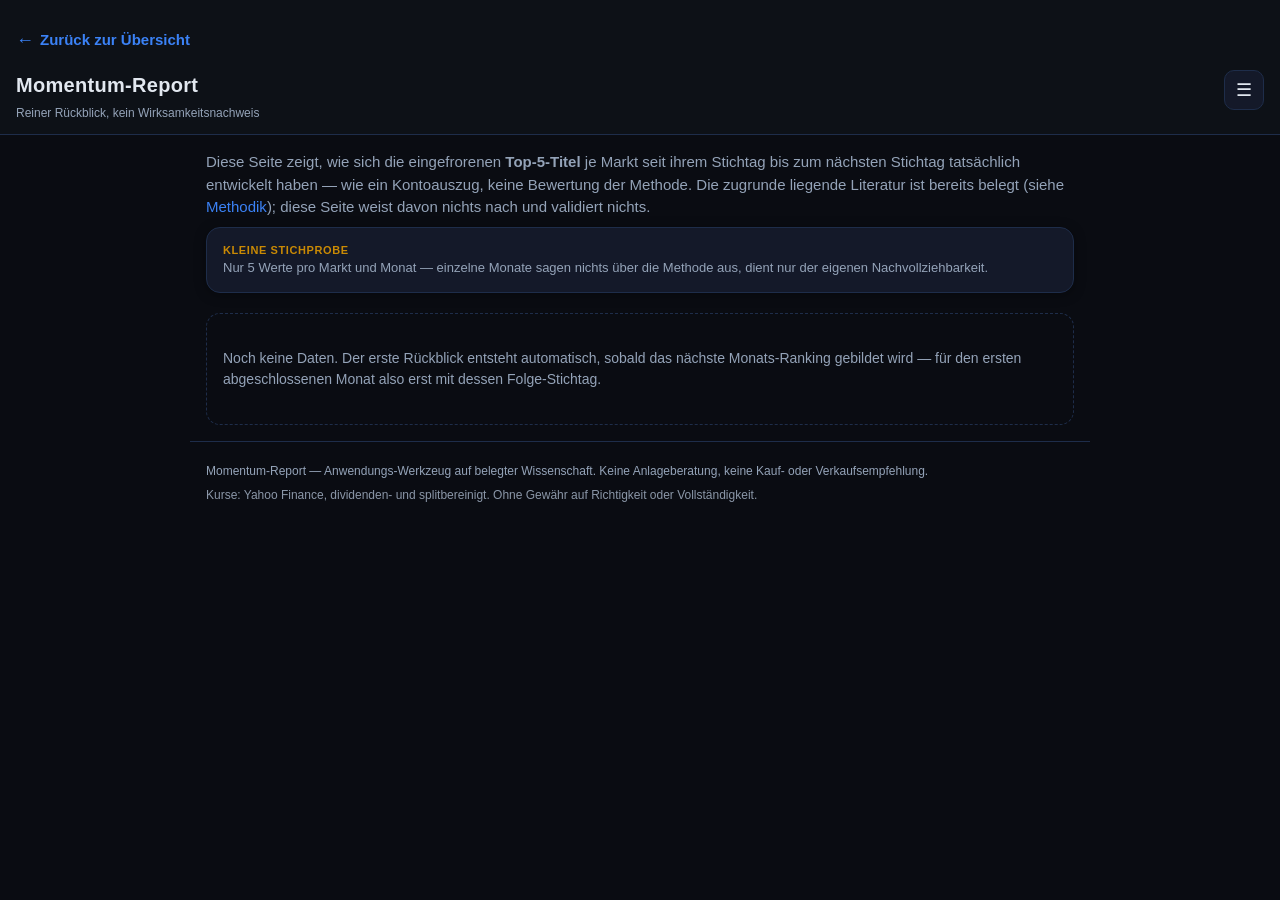
==== docs/evaluation.html @ 1255da33 "Neue Seite: Evaluation -- Monats-Rueckblick der Top-5 Neuer Menuepunkt "Evaluation" oeffnet eine Unt" ====
<!DOCTYPE html>
<html lang="de">
<head>
<meta charset="utf-8">
<meta name="viewport" content="width=device-width, initial-scale=1, viewport-fit=cover">
<meta name="theme-color" content="#0d1117">
<meta name="description" content="Monats-Rückblick: was aus den eingefrorenen Top-5 tatsächlich wurde.">
<title>Evaluation — Momentum-Report</title>
<link rel="manifest" href="manifest.webmanifest">
<link rel="icon" href="icon.svg" type="image/svg+xml">
<link rel="apple-touch-icon" href="icon.svg">
<link rel="stylesheet" href="style.css">
<script>try{var f=localStorage.getItem("momentum-report:fs");if(f){document.documentElement.style.setProperty("--app-fs",f+"px");}}catch(e){}</script>
</head>
<body data-repo="easywebb911/Momentum-Report" data-workflow="lauf.yml">
<header class="hdr hdr--sub">
  <a class="back" href="./index.html">
    <span class="back-arrow" aria-hidden="true">←</span>Zurück zur Übersicht
  </a>
  <div class="hdr-row">
    <div class="hdr-main">
      <h1>Momentum-Report</h1>
      <p class="stand">Reiner Rückblick, kein Wirksamkeitsnachweis</p>
    </div>
    <button class="menu-btn" id="menu-btn" aria-label="Menü öffnen" aria-expanded="false">☰</button>
  </div>
</header>
<div class="overlay" id="overlay" hidden>
  <div class="overlay-backdrop" data-close></div>
  <nav class="sheet" aria-label="Menü">
    <a class="sheet-item" href="methodik.html">
      <span class="sheet-icon" aria-hidden="true">▤</span>
      <span><span class="sheet-title">Methodik</span><span class="sheet-sub">Jede Zutat mit Quelle</span></span>
    </a>
    <a class="sheet-item" href="konfluenz.html">
      <span class="sheet-icon" aria-hidden="true">∩</span>
      <span><span class="sheet-title">Konfluenz</span><span class="sheet-sub">Wo Momentum und Elliott sich treffen</span></span>
    </a>
    <a class="sheet-item" href="evaluation.html">
      <span class="sheet-icon" aria-hidden="true">▭</span>
      <span><span class="sheet-title">Evaluation</span><span class="sheet-sub">Was aus den Top-5 tatsächlich wurde</span></span>
    </a>
    <button type="button" class="sheet-item sheet-item--btn" id="reload-btn">
      <span class="sheet-icon" aria-hidden="true">⟳</span>
      <span><span class="sheet-title">Neu laden</span><span class="sheet-sub">Daten frisch holen, ohne die Seite neu zu öffnen</span></span>
    </button>
    <button type="button" class="sheet-item sheet-item--btn" id="recalc-btn">
      <span class="sheet-icon" aria-hidden="true">Σ</span>
      <span><span class="sheet-title">Neu berechnen</span><span class="sheet-sub">Stößt den Momentum-Lauf bei GitHub an</span></span>
    </button>
    <button type="button" class="sheet-item sheet-item--btn" id="lock-btn" disabled>
      <span class="sheet-icon" aria-hidden="true">⌧</span>
      <span><span class="sheet-title">Sperren</span><span class="sheet-sub" id="lock-sub">Kein Token gespeichert</span></span>
    </button>
    <div class="sheet-item sheet-item--static">
      <span class="sheet-icon" aria-hidden="true">A</span>
      <span class="sheet-grow"><span class="sheet-title">Textgröße</span>
        <span class="fs-row" role="group" aria-label="Textgröße">
          <button type="button" class="fs-btn" data-fs="15">Klein</button>
          <button type="button" class="fs-btn" data-fs="16">Normal</button>
          <button type="button" class="fs-btn" data-fs="18">Groß</button>
          <button type="button" class="fs-btn" data-fs="20">Sehr groß</button>
        </span>
      </span>
    </div>
    <button type="button" class="sheet-close" data-close>Schließen</button>
  </nav>
</div>
<div class="overlay" id="tok-overlay" hidden>
  <div class="overlay-backdrop" data-tok-close></div>
  <div class="sheet tok-dlg" role="dialog" aria-modal="true" aria-labelledby="tok-title">
    <h2 class="tok-title" id="tok-title">Zugriffs-Token nötig</h2>
    <p class="tok-text">Die Neuberechnung startet den Lauf bei GitHub. Dafür braucht
      diese Seite einen <strong>Fine-grained Personal Access Token</strong>, der nur
      für dieses eine Repository gilt.</p>
    <ol class="tok-steps">
      <li>Auf GitHub: <strong>Settings → Developer settings → Personal access tokens
        → Fine-grained tokens → Generate new token</strong>.
        <a href="https://github.com/settings/personal-access-tokens/new" target="_blank" rel="noopener noreferrer">Direkt dorthin →</a></li>
      <li><em>Repository access</em>: <strong>Only select repositories</strong> →
        <code>Momentum-Report</code>. Kein anderes.</li>
      <li><em>Repository permissions</em>: <strong>Actions</strong> auf
        <em>Read and write</em>, <strong>Contents</strong> auf <em>Read and write</em>.
        Alles andere auf <em>No access</em> lassen.</li>
      <li>Token erzeugen, kopieren, hier einsetzen.</li>
    </ol>
    <label class="tok-label" for="tok-input">Token</label>
    <input class="tok-input" id="tok-input" type="password" autocomplete="off"
           autocapitalize="off" spellcheck="false" placeholder="github_pat_…">
    <p class="tok-note">Der Token bleibt <strong>auf diesem Gerät</strong> (IndexedDB),
      28 Tage lang, danach wird erneut gefragt. Er geht ausschließlich an
      <code>api.github.com</code>, steht in keiner Adresszeile und in keinem
      Protokoll. Über <em>Sperren</em> im Menü ist er sofort wieder weg.</p>
    <p class="tok-error" id="tok-error" role="alert" hidden></p>
    <div class="tok-row">
      <button type="button" class="tok-btn tok-btn--main" id="tok-save">Speichern und starten</button>
      <button type="button" class="tok-btn" data-tok-close>Abbrechen</button>
    </div>
  </div>
</div>
<div class="runbar" id="runbar" hidden role="status" aria-live="polite">
  <span class="runbar-dot" id="runbar-dot" aria-hidden="true"></span>
  <span class="runbar-text" id="runbar-text"></span>
  <a class="runbar-link" id="runbar-link" target="_blank" rel="noopener noreferrer" hidden>Protokoll →</a>
  <button type="button" class="runbar-close" id="runbar-close" aria-label="Meldung schließen">✕</button>
</div>
<main>
<p class="lead">Diese Seite zeigt, wie sich die eingefrorenen
<strong>Top-5-Titel</strong> je Markt seit ihrem Stichtag bis zum
nächsten Stichtag tatsächlich entwickelt haben — wie ein Kontoauszug,
keine Bewertung der Methode. Die zugrunde liegende Literatur ist bereits
belegt (siehe <a href="methodik.html">Methodik</a>); diese Seite weist
davon nichts nach und validiert nichts.</p>
<div class="disc-box"><ul class="disc-list"><li class="disc-item">
  <span class="disc-title">Kleine Stichprobe</span>
  <span class="disc-text">Nur 5 Werte pro Markt und Monat — einzelne Monate sagen nichts über die Methode aus, dient nur der eigenen Nachvollziehbarkeit.</span>
</li></ul></div>
<div class="eval-empty">
  <p>Noch keine Daten. Der erste Rückblick entsteht automatisch, sobald das
  nächste Monats-Ranking gebildet wird — für den ersten abgeschlossenen
  Monat also erst mit dessen Folge-Stichtag.</p>
</div>
</main>
<footer class="foot">
  <p>Momentum-Report — Anwendungs-Werkzeug auf belegter Wissenschaft.
     Keine Anlageberatung, keine Kauf- oder Verkaufsempfehlung.</p>
  <p class="foot-dim">Kurse: Yahoo Finance, dividenden- und splitbereinigt.
     Ohne Gewähr auf Richtigkeit oder Vollständigkeit.</p>
</footer>
<script src="app.js"></script>
</body>
</html>
---- docs/style.css ----
/* Momentum-Report — Familien-Design.
   Farben sind Semantik, nie Dekoration:
   --grn nur positiv, --red nur negativ, --ora nur Warnlage,
   --disc ausschliesslich Ehrlichkeits-Labels. */

:root {
  --bg: #0a0c12;
  --bg-card: #141929;
  --bg-hdr: #0d1117;
  --bg-met: #1a2035;
  --txt: #e2e8f0;
  --txt-sub: #94a3b8;
  --txt-dim: #8b97a8; /* WCAG AA >= 4,5:1 auf --bg — nicht dunkler waehlen */
  --brd: #1e2d4a;
  --shadow: 0 2px 12px rgba(0, 0, 0, .35);
  --accent: #3b82f6;
  --radius: 14px;
  --red: #ef4444;
  --ora: #f59e0b;
  --grn: #22c55e;
  --disc: #ca8a04;
  /* Nur fuer die Evaluations-Balken: "neutral" und "unbekannt" sind dort
     ECHTE Kategorien (Kursveraenderung nahe null bzw. Endkurs fehlt), keine
     Dekoration und keine Verwechslung mit --grn/--red, die dort korrekt
     ihre normale Bedeutung (positiv/negativ) tragen. Hell genug fuer
     WCAG AA (>= 4,5:1) auf --bg-card, weil beide auch als Text stehen
     (Veraenderungs-Wert, Balken-Legende) -- die ersten, dunkleren Werte
     (#64748b/#475569) waren dort nur 3,7:1 bzw. 2,3:1. */
  --neu: #93a5c4;
  --unk: #838fa1;
  --mono: 'SF Mono', 'SFMono-Regular', ui-monospace, 'Courier New', monospace;
  /* Markt-Tönung der Karten — rein dekorativ, KEIN Status, KEINE Warnung.
     Bewusst nicht rot/gruen (siehe oben) und blass genug, dass Text, Score
     und vor allem die Pos/Neg-Farben und die Trend-Ampel unverfaelscht
     bleiben (Ampel und Kurs-Delta sitzen ohnehin auf eigenem, deckendem
     --bg-met bzw. --bg-card und werden von dieser Toenung gar nicht
     erreicht). US: kuehler Blau-Grau. DE: warmer Sand/Gold. */
  --tint-us-rgb: 107, 140, 174;
  --tint-de-rgb: 196, 149, 74;
  /* .16: so kraeftig wie gewuenscht, aber nicht kraeftiger -- bei .18
     faellt --txt-dim (Mindest-Kontrast 4,5:1, siehe deren Kommentar oben)
     auf der DE-Toenung knapp darunter (4,44:1). Bei .16 bleiben beide
     Toenungen sicher darueber (US 4,76:1 / DE 4,61:1 statt 5,90:1 auf
     --bg-card). Vorher (.06) war der Unterschied laut Rueckmeldung kaum
     zu sehen. */
  --tint-alpha: .16;
}

/* Textgroessen-Einstellung im Menue skaliert die GESAMTE UI:
   alle Masse unten sind rem-basiert. */
html {
  font-size: var(--app-fs, 16px);
  -webkit-text-size-adjust: 100%;
}

* { box-sizing: border-box; }

body {
  margin: 0;
  background: var(--bg);
  color: var(--txt);
  font-family: -apple-system, BlinkMacSystemFont, "Segoe UI", Roboto, sans-serif;
  font-size: 0.9375rem;
  line-height: 1.5;
  -webkit-font-smoothing: antialiased;
}

main {
  max-width: 900px;
  margin: 0 auto;
  padding: 1rem;
}

a { color: var(--accent); text-decoration: none; }
a:hover { text-decoration: underline; }

/* ---------------------------------------------------------------- Kopf */

.hdr {
  position: sticky;
  top: 0;
  z-index: 20;
  display: flex;
  align-items: flex-start;
  justify-content: space-between;
  gap: 0.75rem;
  background: var(--bg-hdr);
  border-bottom: 1px solid var(--brd);
  padding: 1.125rem 1rem 0.75rem;
  padding-top: max(1.125rem, env(safe-area-inset-top));
}

.hdr-row {
  display: flex;
  align-items: flex-start;
  justify-content: space-between;
  gap: 0.75rem;
  width: 100%;
}

.hdr--sub { flex-direction: column; align-items: stretch; gap: 0.5rem; }

/* Rueckweg fuer Unterseiten. In der installierten PWA (Standalone) gibt es
   KEINE Zurueck-Taste des Browsers — ohne diesen Link waere jede Unterseite
   eine Sackgasse.
   min-height in px und nicht nur in rem: 44 px sind die absolute
   Untergrenze fuer eine Tippflaeche (Apple HIG). Bei kleiner Textgroesse
   waeren 2.75rem nur 41 px — deshalb greift max() den Festwert ab, nach
   oben skaliert es mit der Textgroesse weiter. */
.back {
  display: inline-flex;
  align-items: center;
  gap: 0.375rem;
  align-self: flex-start;
  min-height: max(44px, 2.75rem);
  padding: 0.5rem 0.75rem 0.5rem 0.5rem;
  margin-left: -0.5rem;
  border-radius: 10px;
  color: var(--accent);
  font-size: 0.9375rem;
  font-weight: 600;
}
.back:hover { text-decoration: none; background: #0f1424; }
.back:active { background: #0b0f1a; }
.back-arrow { font-size: 1.125rem; line-height: 1; }

.hdr-main { min-width: 0; }

.hdr h1 {
  margin: 0;
  font-size: 1.25rem;
  font-weight: 800;
  letter-spacing: .3px;
}

.stand {
  margin: 0.25rem 0 0;
  color: var(--txt-sub);
  font-size: 0.75rem;
  font-variant-numeric: tabular-nums;
  font-feature-settings: "tnum";
}

.menu-btn {
  flex: none;
  width: 2.5rem;
  height: 2.5rem;
  border: 1px solid var(--brd);
  border-radius: 10px;
  background: var(--bg-card);
  color: var(--txt);
  font-size: 1.125rem;
  line-height: 1;
  cursor: pointer;
}
.menu-btn:active { background: #0b0f1a; }

/* -------------------------------------------------------------- Menue */

.overlay { position: fixed; inset: 0; z-index: 40; }
.overlay[hidden] { display: none; }
.overlay-backdrop { position: absolute; inset: 0; background: rgba(4, 6, 12, .6); }

.sheet {
  position: absolute;
  top: 0.75rem;
  right: 0.75rem;
  left: 0.75rem;
  max-width: 22rem;
  margin-left: auto;
  background: var(--bg-card);
  border: 1px solid var(--brd);
  border-radius: var(--radius);
  box-shadow: var(--shadow);
  padding: 0.5rem;
}

.sheet-item {
  display: flex;
  align-items: flex-start;
  gap: 0.75rem;
  padding: 0.75rem;
  border-radius: 10px;
  color: var(--txt);
}
a.sheet-item:active, .sheet-close:active { background: #0f1424; }
a.sheet-item:hover { text-decoration: none; background: #0f1424; }
.sheet-item--static { cursor: default; }
.sheet-grow { flex: 1; min-width: 0; }

.sheet-icon {
  flex: none;
  width: 1.75rem;
  height: 1.75rem;
  display: grid;
  place-items: center;
  border-radius: 8px;
  background: var(--bg-met);
  color: var(--accent);
  font-size: 0.8125rem;
  font-weight: 700;
}

.sheet-title { display: block; font-weight: 600; }
.sheet-sub { display: block; color: var(--txt-dim); font-size: 0.75rem; }

.fs-row { display: flex; flex-wrap: wrap; gap: 0.375rem; margin-top: 0.5rem; }

.fs-btn {
  border: 1px solid var(--brd);
  border-radius: 8px;
  background: var(--bg-met);
  color: var(--txt-sub);
  padding: 0.375rem 0.625rem;
  font-size: 0.8125rem;
  font-family: inherit;
  cursor: pointer;
}
.fs-btn[aria-pressed="true"] { color: var(--txt); border-color: var(--accent); }

.sheet-close {
  width: 100%;
  margin-top: 0.25rem;
  padding: 0.75rem;
  border: 0;
  border-radius: 10px;
  background: transparent;
  color: var(--txt-sub);
  font: inherit;
  cursor: pointer;
}

/* Menuepunkte, die etwas TUN (Knopf statt Link). Gleiche Optik wie die
   Link-Eintraege — der Unterschied liegt in der Wirkung, nicht im Aussehen. */
.sheet-item--btn {
  width: 100%;
  border: 0;
  background: transparent;
  font: inherit;
  text-align: left;
  cursor: pointer;
  min-height: max(44px, 2.75rem);
}
.sheet-item--btn:hover { background: #0f1424; }
.sheet-item--btn:active { background: #0b0f1a; }
.sheet-item--btn[disabled] { cursor: default; opacity: 0.5; }
.sheet-item--btn[disabled]:hover { background: transparent; }

/* ------------------------------------------- Token-Dialog + Lauf-Banner */

.tok-dlg { max-width: 26rem; padding: 1rem; max-height: 88vh; overflow-y: auto; }
.tok-title { margin: 0 0 0.5rem; font-size: 1rem; font-weight: 800; }
.tok-text { margin: 0 0 0.625rem; font-size: 0.875rem; color: var(--txt-sub); }

.tok-steps {
  margin: 0 0 0.75rem;
  padding-left: 1.125rem;
  font-size: 0.8125rem;
  color: var(--txt-sub);
}
.tok-steps li { margin-bottom: 0.375rem; }
.tok-steps code {
  font-family: var(--mono);
  font-size: 0.75rem;
  color: var(--txt);
}

.tok-label { display: block; font-size: 0.75rem; color: var(--txt-dim); margin-bottom: 0.25rem; }

.tok-input {
  width: 100%;
  min-height: max(44px, 2.75rem);
  padding: 0.625rem 0.75rem;
  border: 1px solid var(--brd);
  border-radius: 10px;
  background: var(--bg-met);
  color: var(--txt);
  font-family: var(--mono);
  font-size: 0.8125rem;
}

.tok-note { margin: 0.625rem 0 0; font-size: 0.75rem; color: var(--txt-dim); }
.tok-note code { font-family: var(--mono); }

.tok-error {
  margin: 0.625rem 0 0;
  padding: 0.5rem 0.625rem;
  border-radius: 8px;
  background: rgba(239, 68, 68, .12);
  color: var(--red);
  font-size: 0.8125rem;
}
.tok-error[hidden] { display: none; }

.tok-row { display: flex; gap: 0.5rem; margin-top: 0.75rem; }

.tok-btn {
  flex: 1;
  min-height: max(44px, 2.75rem);
  border: 1px solid var(--brd);
  border-radius: 10px;
  background: var(--bg-met);
  color: var(--txt-sub);
  font: inherit;
  font-size: 0.875rem;
  cursor: pointer;
}
.tok-btn--main { background: var(--accent); border-color: var(--accent); color: #fff; font-weight: 600; }
.tok-btn:active { opacity: 0.85; }

/* Der Lauf-Banner sitzt unten fest: der Kopf ist schon sticky, und eine
   Meldung darf den Rueckweg nicht verdecken. */
.runbar {
  position: fixed;
  z-index: 30;
  left: 0.75rem;
  right: 0.75rem;
  bottom: max(0.75rem, env(safe-area-inset-bottom));
  max-width: 34rem;
  margin: 0 auto;
  display: flex;
  align-items: center;
  gap: 0.625rem;
  padding: 0.75rem 0.875rem;
  border: 1px solid var(--brd);
  border-radius: var(--radius);
  background: var(--bg-card);
  box-shadow: var(--shadow);
  font-size: 0.8125rem;
}
.runbar[hidden] { display: none; }

.runbar-dot {
  flex: none;
  width: 0.625rem;
  height: 0.625rem;
  border-radius: 50%;
  background: var(--txt-dim);
}
.runbar--laeuft .runbar-dot { background: var(--accent); }
.runbar--fertig .runbar-dot { background: var(--grn); }
.runbar--fehler .runbar-dot { background: var(--red); }
.runbar--fehler { border-color: var(--red); }

.runbar-text { flex: 1; min-width: 0; }
.runbar-link { flex: none; font-weight: 600; }
.runbar-link[hidden] { display: none; }

.runbar-close {
  flex: none;
  width: max(44px, 2.75rem);
  height: max(44px, 2.75rem);
  margin: -0.5rem -0.5rem -0.5rem 0;
  border: 0;
  border-radius: 10px;
  background: transparent;
  color: var(--txt-dim);
  font: inherit;
  font-size: 0.875rem;
  cursor: pointer;
}

/* ------------------------------------------------- Ehrlichkeits-Block */

.disc-box {
  background: var(--bg-card);
  border: 1px solid var(--brd);
  border-radius: var(--radius);
  box-shadow: var(--shadow);
  padding: 0.875rem 1rem;
  margin-bottom: 1.25rem;
}

/* Kopf-Banner, rein dekorativ (aria-hidden im SVG selbst).
   Breite 100 %, Hoehe automatisch aus dem viewBox-Verhaeltnis -- deshalb
   traegt das SVG keine width/height-Attribute. display:block verhindert
   den Zeilenabstand unter einem inline-Element, die abgerundeten Ecken
   bringt das SVG mit (rx am Hintergrund-Rechteck). */
.banner { margin-bottom: 1.25rem; }
.banner > svg { display: block; width: 100%; height: auto; }

.disc-list { list-style: none; margin: 0; padding: 0; }

.disc-item {
  padding: 0.625rem 0;
  border-bottom: 1px solid var(--brd);
}
.disc-item:last-child { border-bottom: 0; padding-bottom: 0; }
.disc-item:first-child { padding-top: 0; }

.disc-title {
  display: block;
  color: var(--disc);
  font-size: 0.6875rem;
  font-weight: 700;
  text-transform: uppercase;
  letter-spacing: .6px;
}
.disc-text { display: block; color: var(--txt-sub); font-size: 0.8125rem; }
.disc-src {
  display: block;
  color: var(--txt-dim);
  font-size: 0.6875rem;
  margin-top: 0.125rem;
}
.disc-link { white-space: nowrap; }

/* ----------------------------------------------------------- Sektion */

.market { margin-bottom: 1.75rem; }

.market h2 {
  display: flex;
  align-items: center;
  gap: 0.5rem;
  margin: 0 0 0.25rem;
  font-size: 1.0625rem;
  font-weight: 700;
}
.market h2::after {
  content: "";
  flex: 1;
  height: 1px;
  background: linear-gradient(90deg, var(--brd), transparent);
}
main > h2 {
  display: flex;
  align-items: center;
  gap: 0.5rem;
  margin: 1.75rem 0 0.75rem;
  font-size: 1.0625rem;
  font-weight: 700;
}
main > h2::after {
  content: "";
  flex: 1;
  height: 1px;
  background: linear-gradient(90deg, var(--brd), transparent);
}

.flag { font-size: 1.125rem; }

.market-meta {
  margin: 0 0 0.625rem;
  color: var(--txt-dim);
  font-size: 0.75rem;
  font-variant-numeric: tabular-nums;
}

.ampel {
  display: flex;
  flex-wrap: wrap;
  align-items: center;
  gap: 0.5rem;
  padding: 0.625rem 0.75rem;
  border-radius: 8px;
  margin-bottom: 0.75rem;
  font-size: 0.8125rem;
}
.ampel--warn {
  background: rgba(245, 158, 11, .12);
  border: 1px solid var(--ora);
  color: var(--ora);
}
.ampel--warn a { color: var(--ora); text-decoration: underline; }
.ampel--ok {
  background: var(--bg-card);
  border: 1px solid var(--brd);
  color: var(--txt-sub);
}
/* ------------------------------------------------------- Trend-Tacho */
/* Reine Anzeige derselben Zahl, die daneben in Worten steht. Die Grafik
   steht links, der Satz rechts; bei wenig Platz rutscht sie ueber den Text
   statt ihn zu quetschen (flex-wrap). */
.tta {
  flex: none;
  width: 5.75rem;
  height: auto;
  display: block;
  margin-top: 0.125rem;
}
.tta-zahl {
  font-family: inherit;
  font-size: 15px;
  font-weight: 800;
  font-variant-numeric: tabular-nums;
  font-feature-settings: "tnum";
}

/* NUR die Nadel pulsiert, und nur im Warnfall. Das Pulsieren ist
   Dekoration: die Aussage steht als Zahl im Bogen und als Satz daneben. */
@keyframes tta-puls {
  0%, 100% { opacity: 1; }
  50% { opacity: 0.35; }
}
.tta--warn .tta-nadel { animation: tta-puls 1.6s ease-in-out infinite; }

@media (prefers-reduced-motion: reduce) {
  .tta--warn .tta-nadel { animation: none; }
}

/* 12rem Mindestbreite: reicht der Platz neben dem Tacho nicht, rutscht
   der Text in eine eigene Zeile UNTER die Grafik, statt sich auf
   zwei Woerter pro Zeile quetschen zu lassen. */
.ampel-body { flex: 1 1 12rem; min-width: 0; }
.ampel-src { display: block; color: var(--txt-dim); font-size: 0.6875rem; margin-top: 0.25rem; }
/* Der Zins-Ausfall. Eigene Zeile, gedimmt, aber nicht versteckt: die Zahl
   daneben ist dann eine Preisrendite und keine Ueberschussrendite -- wer
   das nicht sieht, liest die Ampel falsch. */
.ampel-hinweis {
  display: block;
  margin-top: 0.25rem;
  color: var(--txt-dim);
  font-size: 0.6875rem;
}

/* ------------------------------------------------------------ Karten */

.cards {
  display: grid;
  /* minmax(0, 1fr) statt der impliziten max-content-Spalte: sonst zieht
     ein langer Firmenname die Karte ueber den Bildschirmrand hinaus. */
  grid-template-columns: minmax(0, 1fr);
  gap: 0.625rem;
}

.card {
  background:
    linear-gradient(180deg, rgba(255, 255, 255, .05) 0%, rgba(0, 0, 0, .10) 100%),
    var(--bg-card);
  border: 1px solid var(--brd);
  border-radius: var(--radius);
  box-shadow: var(--shadow);
  padding: 0.875rem;
}

/* Markt-Toenung: gleiche Karte, nur eine hauchduenne Farbschicht zusaetzlich
   zwischen Lichtverlauf und Kartenfarbe -- Rand, Schatten, Radius bleiben
   unveraendert. */
.card--us {
  background:
    linear-gradient(180deg, rgba(255, 255, 255, .05) 0%, rgba(0, 0, 0, .10) 100%),
    linear-gradient(rgba(var(--tint-us-rgb), var(--tint-alpha)), rgba(var(--tint-us-rgb), var(--tint-alpha))),
    var(--bg-card);
}
.card--de {
  background:
    linear-gradient(180deg, rgba(255, 255, 255, .05) 0%, rgba(0, 0, 0, .10) 100%),
    linear-gradient(rgba(var(--tint-de-rgb), var(--tint-alpha)), rgba(var(--tint-de-rgb), var(--tint-alpha))),
    var(--bg-card);
}

.card-hd {
  display: flex;
  align-items: flex-start;
  justify-content: space-between;
  gap: 0.75rem;
}

.card-id { display: flex; align-items: baseline; gap: 0.625rem; min-width: 0; }

.rank {
  flex: none;
  color: var(--txt-dim);
  font-size: 1.375rem;
  font-weight: 800;
  font-variant-numeric: tabular-nums;
  line-height: 1;
}

.id-text { min-width: 0; }

.ticker {
  display: block;
  font-family: var(--mono);
  font-weight: 700;
  font-size: 0.9375rem;
  letter-spacing: .2px;
}

.cname {
  display: block;
  color: var(--txt-sub);
  font-size: 0.75rem;
  white-space: nowrap;
  overflow: hidden;
  text-overflow: ellipsis;
}

/* Branche — zweite, noch leisere Zeile. Fehlt die Angabe, steht hier ein
   Gedankenstrich; die Zeile verschwindet NICHT, damit die Karten gleich
   hoch bleiben. */
.csektor {
  display: block;
  color: var(--txt-dim);
  font-size: 0.6875rem;
  white-space: nowrap;
  overflow: hidden;
  text-overflow: ellipsis;
}

/* Ticker und Chart-Verweis in einer Zeile. min-width:0 an beiden Enden,
   damit der Ticker notfalls kuerzt statt die Karte zu sprengen. */
.ticker-zeile {
  display: flex;
  align-items: center;
  gap: 0.375rem;
  min-width: 0;
}
.ticker-zeile .ticker { min-width: 0; overflow: hidden; text-overflow: ellipsis; }

.chart-badge {
  flex: none;
  display: inline-flex;
  align-items: center;
  gap: 0.125rem;
  padding: 0.0625rem 0.3125rem;
  border: 1px solid var(--brd);
  border-radius: 5px;
  background: var(--bg-met);
  color: var(--txt-sub);
  font-size: 0.5625rem;
  font-weight: 700;
  letter-spacing: .5px;
  line-height: 1.5;
}
.chart-badge:hover { text-decoration: none; color: var(--accent); border-color: var(--accent); }
.chart-badge:active { opacity: 0.8; }
.chart-icon { font-size: 0.625rem; line-height: 1; }

/* ------------------------------------------------------- Live-Anzeige */
/* Gruen heisst: die letzte Abfrage kam durch. Grau heisst: gerade nicht --
   die Karte zeigt dann weiter die Kurse aus dem Lauf, und der Zeitstempel
   bleibt stehen. Grau ist keine Fehlermeldung, sondern eine Auskunft. */
.live {
  display: inline-flex;
  align-items: center;
  gap: 0.25rem;
  margin-left: 0.375rem;
  white-space: nowrap;
}
.live[hidden] { display: none; }

.live-dot {
  width: 0.5625rem;
  height: 0.5625rem;
  border-radius: 50%;
  /* Die FUELLFARBE pulsiert nicht mehr (frueher: opacity bis 0.2 -- auf
     dunklem Grund ohne Schein praktisch unsichtbar). Familien-Standard
     des Elliott-Reports: der Punkt bleibt voll deckend gruen, nur der
     Schein darum atmet. */
  background: var(--grn);
  box-shadow: 0 0 6px rgba(34, 197, 94, .55);
  animation: live-puls 2.4s ease-in-out infinite;
}
.live--aus .live-dot {
  background: var(--txt-dim);
  box-shadow: none;
  animation: none;
}
.live-txt { font-variant-numeric: tabular-nums; }

/* Die Anzeige JE KARTE: eigene Zeile unter Kurs und Tagesaenderung,
   rechtsbuendig. Sie steht bewusst in der Kurs-Box und nicht am Rand der
   Karte -- der Punkt soll den Kurs meinen, neben dem er sitzt.
   `white-space: nowrap` (oben) haelt "Live · 14:07" auf 390 px zusammen. */
.live--karte {
  display: flex;
  justify-content: flex-end;
  margin: 0.125rem 0 0;
  font-size: 0.6875rem;
  color: var(--txt-sub);
}

@keyframes live-puls {
  0%, 100% { box-shadow: 0 0 6px rgba(34, 197, 94, .55); }
  50% { box-shadow: 0 0 2px rgba(34, 197, 94, .25); }
}

@media (prefers-reduced-motion: reduce) {
  /* Die Animation entfaellt, aber nicht der Schein selbst -- der Punkt
     bleibt so voll gruen mit statischem Glow, statt merkmalslos zu
     werden. */
  .live-dot { animation: none; }
}

/* Die Tagesveraenderung: eigene Zeile DIREKT unter dem Kurs.
   `tabular-nums` ist hier kein Detail, sondern der Punkt: ohne
   gleichbreite Ziffern springt die Zeile bei jeder Aktualisierung, und
   ein Wert, der zappelt, sieht unsicher aus, obwohl er es nicht ist. */
.m-chg {
  display: block;
  /* Beides zusammen haelt die Kachel ruhig: die min-height reserviert den
     Platz, solange die Zeile leer ist, und die feste line-height sorgt
     dafuer, dass die gefuellte Zeile genau denselben Platz braucht. Ohne
     die line-height waere die Karte beim ersten Kurs um ein paar Pixel
     gesprungen -- die Pfeile ▲▼ kommen aus einer Ersatzschrift, deren
     Zeilenkasten hoeher ist als der der Ziffern. */
  min-height: 0.875rem;
  line-height: 0.875rem;
  margin-top: 0.0625rem;
  font-size: 0.6875rem;
  font-variant-numeric: tabular-nums;
  font-feature-settings: "tnum";
  white-space: nowrap;
  overflow: hidden;
  text-overflow: ellipsis;
  color: var(--txt-sub);
}
.m-chg.pos { color: var(--grn); }
.m-chg.neg { color: var(--red); }
.m-chg.neutral { color: var(--txt-sub); }

.card-score { flex: none; text-align: right; }

.score-val {
  display: block;
  font-size: 1.5rem;
  font-weight: 800;
  line-height: 1.1;
  font-variant-numeric: tabular-nums;
}

.score-lbl {
  display: block;
  color: var(--txt-dim);
  font-size: 0.625rem;
  text-transform: uppercase;
  letter-spacing: .6px;
}

.metrics {
  display: grid;
  grid-template-columns: repeat(3, minmax(0, 1fr));
  gap: 0.375rem;
  margin-top: 0.75rem;
}

/* Zweite Kachelreihe: die beiden Teil-Raenge. Eigene Reihe statt einer
   Fuenfer-Zeile — zwei Kacheln in einer Dreier-Spur haetten eine Luecke
   gelassen, und bei 390 px braucht "3. von 470" die halbe Kartenbreite. */
.metrics--rang {
  grid-template-columns: repeat(2, minmax(0, 1fr));
  margin-top: 0.375rem;
}

.metric-box {
  background:
    linear-gradient(180deg, rgba(0, 0, 0, .08), rgba(0, 0, 0, .02)),
    var(--bg-met);
  border-radius: 9px;
  padding: 0.5rem 0.5rem 0.4375rem;
  min-width: 0;
}

.m-val {
  display: block;
  font-size: 0.875rem;
  font-weight: 700;
  font-variant-numeric: tabular-nums;
  white-space: nowrap;
  overflow: hidden;
  text-overflow: ellipsis;
}
.m-val.pos { color: var(--grn); }
.m-val.neg { color: var(--red); }

.m-lbl {
  display: block;
  margin-top: 0.125rem;
  color: var(--txt-dim);
  font-size: 0.625rem;
  text-transform: uppercase;
  letter-spacing: .4px;
  white-space: nowrap;
  overflow: hidden;
  text-overflow: ellipsis;
}

.card-ft {
  margin: 0.625rem 0 0;
  color: var(--disc);
  font-size: 0.6875rem;
}

.cov {
  margin: 0.625rem 0 0;
  color: var(--txt-dim);
  font-size: 0.6875rem;
  font-variant-numeric: tabular-nums;
}

/* -------------------------------------------------------- Methodik */

.lead { color: var(--txt-sub); margin: 0 0 0.5rem; }

.mcard { margin-bottom: 0.75rem; }
.mcard h3 { margin: 0 0 0.5rem; font-size: 0.9375rem; font-weight: 700; }
.mcard p { margin: 0 0 0.625rem; font-size: 0.875rem; }
.mcard p:last-of-type { margin-bottom: 0.5rem; }

.formula {
  background: var(--bg-met);
  border-radius: 9px;
  padding: 0.625rem 0.75rem;
  font-family: var(--mono);
  font-size: 0.8125rem;
  color: var(--txt);
  overflow-x: auto;
}

.src-list {
  list-style: none;
  margin: 0.75rem 0 0;
  padding: 0.625rem 0 0;
  border-top: 1px solid var(--brd);
  color: var(--txt-dim);
  font-size: 0.6875rem;
}
.src-list li { margin-bottom: 0.375rem; }
.src-list li:last-child { margin-bottom: 0; }

.nolist { margin: 0; padding-left: 1.125rem; font-size: 0.875rem; color: var(--txt-sub); }
.nolist li { margin-bottom: 0.375rem; }

/* ------------------------------------------------------------- Fuss */

.foot {
  max-width: 900px;
  margin: 0 auto;
  padding: 1.25rem 1rem calc(1.5rem + env(safe-area-inset-bottom));
  border-top: 1px solid var(--brd);
  color: var(--txt-sub);
  font-size: 0.75rem;
}
.foot p { margin: 0 0 0.375rem; }
.foot-dim { color: var(--txt-dim); }

/* Ab 560px passen drei Karten-Spalten nebeneinander; darunter (iPhone)
   bleibt es einspaltig — bei 390px ist die Karte 358px breit, die drei
   Kacheln je ~113px. */
@media (min-width: 560px) {
  .cards { grid-template-columns: repeat(2, minmax(0, 1fr)); }
}

/* ---------------------------------------------------------- Konfluenz */
/* Zwei Blickwinkel nebeneinander. Nichts hier deutet auf einen
   gemeinsamen Wert hin -- es gibt keinen. */

.konf-regel {
  margin: 0 0 1rem;
  padding: 0.75rem 0.875rem;
  border: 1px solid var(--brd);
  border-left: 3px solid var(--disc);
  border-radius: 8px;
  background: var(--bg-card);
  color: var(--txt-sub);
  font-size: 0.8125rem;
}

.konf-stand {
  display: flex;
  flex-wrap: wrap;
  gap: 0.75rem;
  margin-bottom: 0.875rem;
  font-size: 0.75rem;
}
.konf-quelle {
  display: inline-flex;
  gap: 0.375rem;
  align-items: baseline;
}
.konf-quelle-name { color: var(--txt-sub); font-weight: 700; }
.konf-quelle-stand { color: var(--txt-dim); font-variant-numeric: tabular-nums; }

.konf-hinweis {
  margin-bottom: 0.875rem;
  padding: 0.625rem 0.75rem;
  border: 1px solid var(--brd);
  border-radius: 8px;
  background: var(--bg-card);
  color: var(--txt-sub);
  font-size: 0.8125rem;
}
.konf-hinweis[hidden] { display: none; }

.konf-treffer { border-color: var(--grn); margin-bottom: 0.75rem; }
.konf-kopf { margin-bottom: 0.5rem; min-width: 0; }
.konf-kopf .ticker { display: block; }
.konf-links { margin: 0.625rem 0 0; font-size: 0.75rem; color: var(--txt-dim); }

.konf-leer {
  margin: 0 0 0.75rem;
  padding: 0.75rem 0.875rem;
  border: 1px dashed var(--brd);
  border-radius: 8px;
  color: var(--txt-sub);
  font-size: 0.8125rem;
}

.konf-spalten {
  display: grid;
  grid-template-columns: repeat(2, minmax(0, 1fr));
  gap: 0.5rem;
}
.konf-spalte {
  background: var(--bg-card);
  border: 1px solid var(--brd);
  border-radius: 10px;
  padding: 0.625rem 0.5rem;
  min-width: 0;
}
.konf-spalte h4 {
  margin: 0 0 0.375rem;
  color: var(--txt-dim);
  font-size: 0.625rem;
  font-weight: 700;
  text-transform: uppercase;
  letter-spacing: .4px;
  white-space: nowrap;
  overflow: hidden;
  text-overflow: ellipsis;
}
.konf-liste { list-style: none; margin: 0; padding: 0; }
.konf-zeile {
  display: flex;
  justify-content: space-between;
  gap: 0.375rem;
  padding: 0.1875rem 0;
  font-size: 0.75rem;
  min-width: 0;
}
.konf-tick {
  font-family: var(--mono);
  min-width: 0;
  overflow: hidden;
  text-overflow: ellipsis;
}
.konf-wert { color: var(--txt-dim); font-variant-numeric: tabular-nums; white-space: nowrap; }
.konf-zeile--treffer { color: var(--grn); font-weight: 700; }
.konf-zeile--treffer .konf-wert { color: var(--grn); }
.konf-zeile--leer { color: var(--txt-dim); }

/* --------------------------------------------------------- Evaluation */
/* Reiner Rueckblick, kein Wirksamkeitsnachweis (siehe render.py,
   EVALUATION_HINWEIS). --grn/--red tragen hier ihre normale Bedeutung
   (Kurs gestiegen/gefallen); --neu/--unk sind eigene, bewusst ungesaettigte
   Grautoene fuer "neutral" und "kein Endkurs verfuegbar". */

.eval-sub {
  margin: -0.375rem 0 0.75rem;
  color: var(--txt-dim);
  font-size: 0.8125rem;
}

.eval-empty {
  padding: 1.25rem 1rem;
  border: 1px dashed var(--brd);
  border-radius: var(--radius);
  color: var(--txt-sub);
  font-size: 0.875rem;
}

.eval-markt {
  background: var(--bg-card);
  border: 1px solid var(--brd);
  border-radius: var(--radius);
  box-shadow: var(--shadow);
  padding: 0.875rem 1rem;
  margin-bottom: 0.75rem;
}
.eval-markt h3 {
  margin: 0 0 0.625rem;
  font-size: 0.9375rem;
  display: flex;
  align-items: center;
  gap: 0.375rem;
}

.eval-none { margin: 0; color: var(--txt-dim); font-size: 0.8125rem; }

.eval-bar {
  display: flex;
  height: 1.25rem;
  border-radius: 6px;
  overflow: hidden;
  background: var(--bg-met);
}
.eval-seg { display: block; }
.eval-seg--positiv { background: var(--grn); }
.eval-seg--neutral { background: var(--neu); }
.eval-seg--negativ { background: var(--red); }
.eval-seg--unbekannt { background: var(--unk); }

.eval-legend {
  list-style: none;
  display: flex;
  flex-wrap: wrap;
  gap: 0.25rem 0.75rem;
  margin: 0.5rem 0 0;
  padding: 0;
  font-size: 0.75rem;
  color: var(--txt-sub);
}
.eval-legend-item { display: inline-flex; align-items: center; gap: 0.3125rem; }
.eval-dot { width: 0.625rem; height: 0.625rem; border-radius: 50%; flex: none; }
.eval-legend-item--positiv .eval-dot { background: var(--grn); }
.eval-legend-item--neutral .eval-dot { background: var(--neu); }
.eval-legend-item--negativ .eval-dot { background: var(--red); }
.eval-legend-item--unbekannt .eval-dot { background: var(--unk); }

.eval-monat {
  background: var(--bg-card);
  border: 1px solid var(--brd);
  border-radius: var(--radius);
  box-shadow: var(--shadow);
  padding: 0.875rem 1rem;
  margin-bottom: 0.75rem;
}
.eval-monat h4 {
  margin: 0 0 0.5rem;
  font-size: 0.875rem;
  display: flex;
  align-items: center;
  gap: 0.375rem;
}

.eval-titelliste { list-style: none; margin: 0; padding: 0; }

/* Bewusst KEINE Tabelle: feste Spalten brechen bei langen Firmennamen
   oder grosser Textgroesse seitwaerts aus dem 390px-Rahmen (siehe
   tests/design). Jede Zeile ist stattdessen ein einfacher Textblock, der
   frei umbricht. */
.eval-titelzeile {
  padding: 0.5rem 0;
  border-top: 1px solid var(--brd);
  font-size: 0.8125rem;
}
.eval-titelzeile:first-child { border-top: 0; padding-top: 0; }

.eval-titelzeile-kopf {
  display: flex;
  align-items: baseline;
  justify-content: space-between;
  gap: 0.5rem;
}
.eval-ticker { font-family: var(--mono); font-weight: 700; }
.eval-veraenderung { font-weight: 700; font-variant-numeric: tabular-nums; white-space: nowrap; }
.eval-name { display: block; color: var(--txt-sub); font-size: 0.75rem; margin-top: 0.125rem; }
.eval-kurse {
  display: block;
  color: var(--txt-dim);
  font-size: 0.75rem;
  font-variant-numeric: tabular-nums;
  margin-top: 0.125rem;
}
.eval-titelzeile--positiv .eval-veraenderung { color: var(--grn); }
.eval-titelzeile--negativ .eval-veraenderung { color: var(--red); }
.eval-titelzeile--neutral .eval-veraenderung { color: var(--neu); }
.eval-titelzeile--unbekannt .eval-veraenderung { color: var(--unk); }
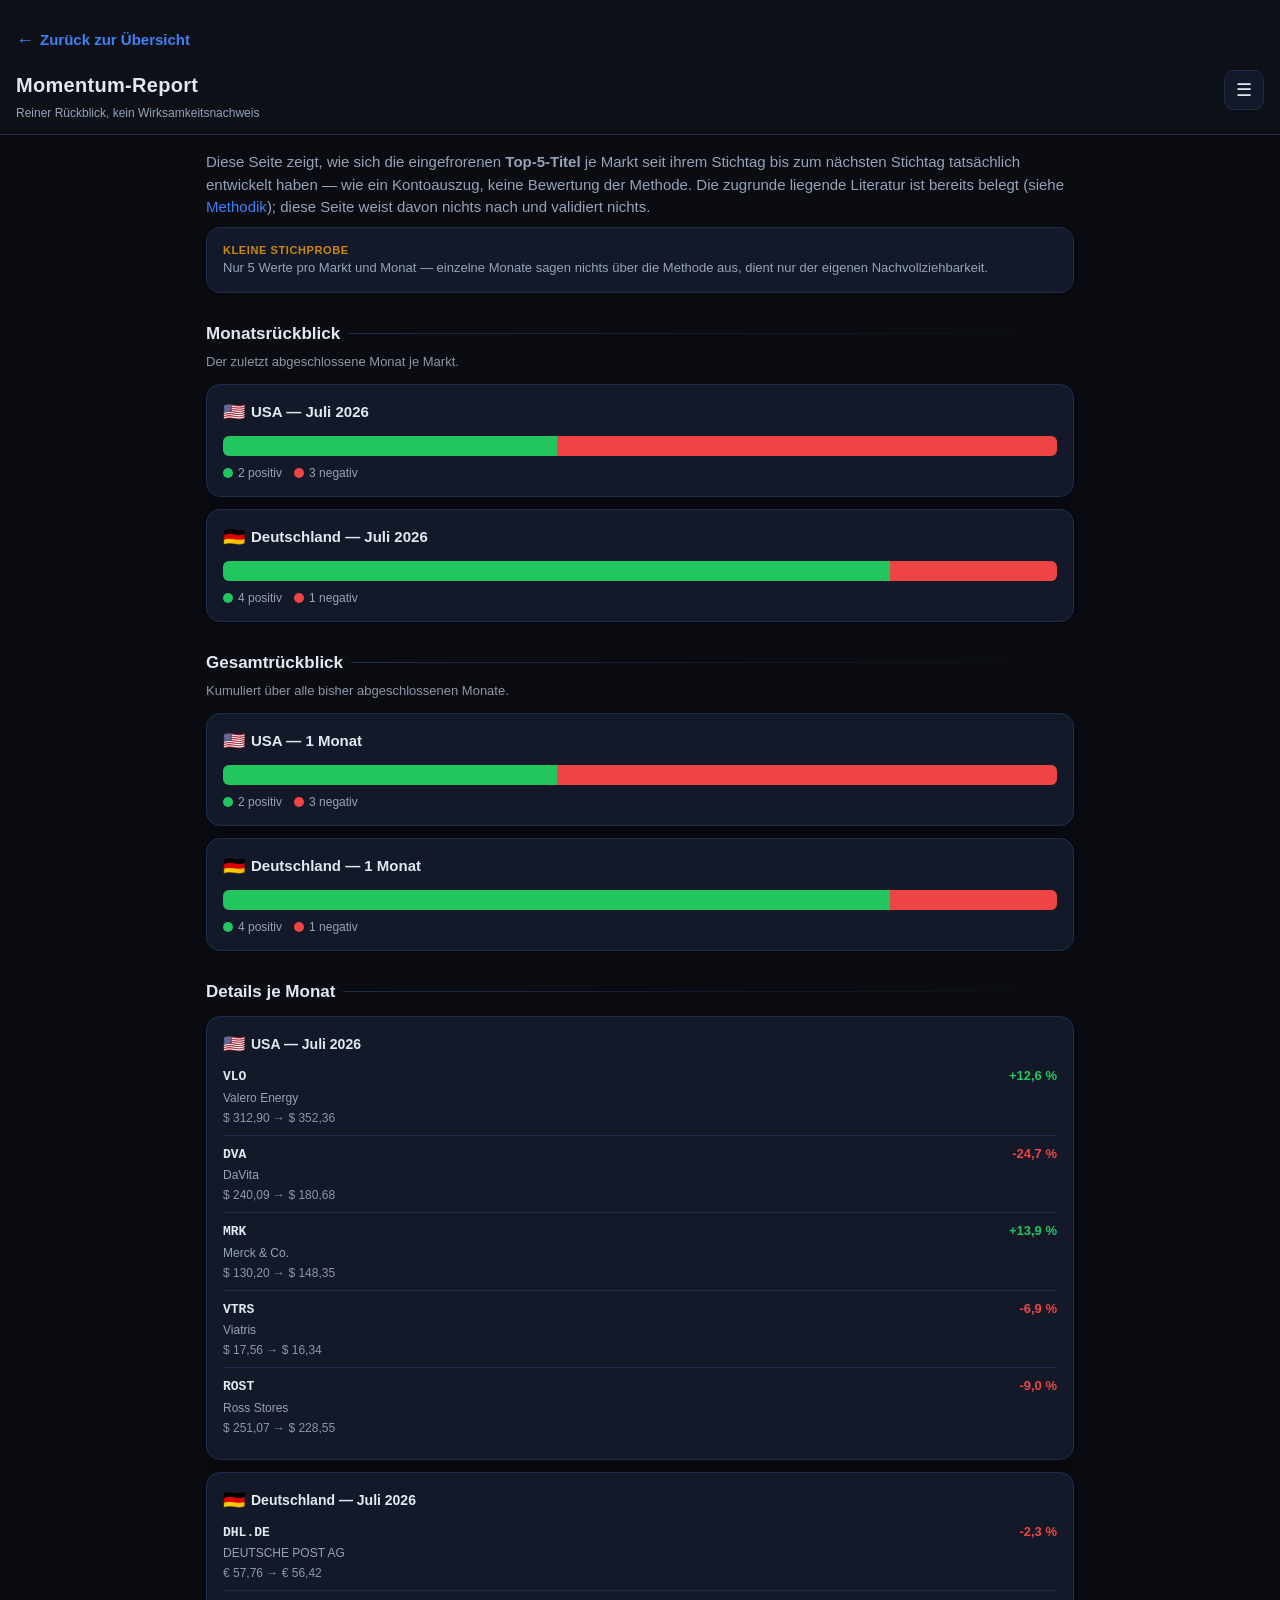
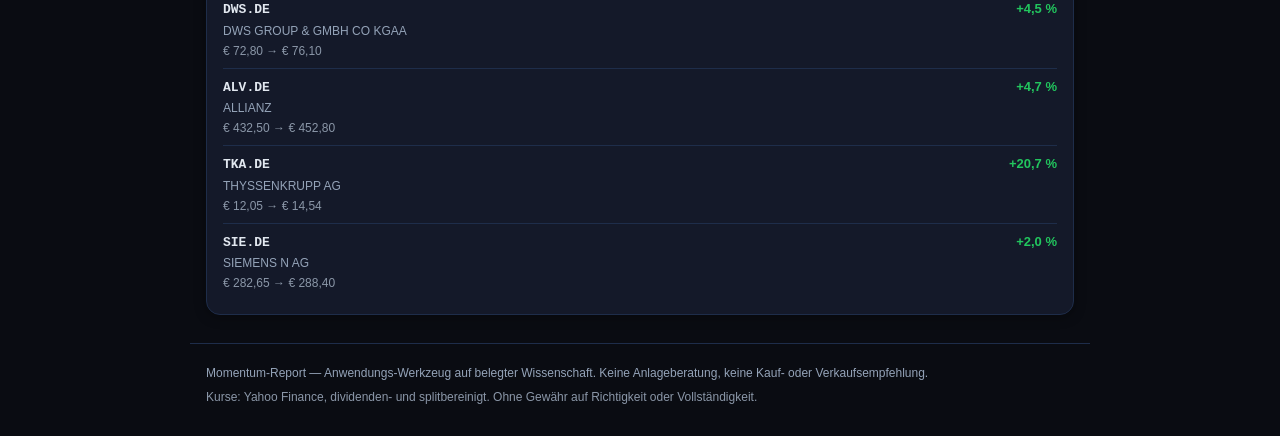
==== commit c10ae35b: "Lauf 48: Kurse und Seiten aktualisiert" ====
--- a/docs/evaluation.html
+++ b/docs/evaluation.html
@@ -115,10 +115,136 @@
   <span class="disc-title">Kleine Stichprobe</span>
   <span class="disc-text">Nur 5 Werte pro Markt und Monat — einzelne Monate sagen nichts über die Methode aus, dient nur der eigenen Nachvollziehbarkeit.</span>
 </li></ul></div>
-<div class="eval-empty">
-  <p>Noch keine Daten. Der erste Rückblick entsteht automatisch, sobald das
-  nächste Monats-Ranking gebildet wird — für den ersten abgeschlossenen
-  Monat also erst mit dessen Folge-Stichtag.</p>
+<h2>Monatsrückblick</h2>
+<p class="eval-sub">Der zuletzt abgeschlossene Monat je Markt.</p>
+<div class="eval-markt">
+  <h3><span class="flag" aria-hidden="true">🇺🇸</span>
+    USA — Juli 2026</h3>
+  <div class="eval-bar" role="img" aria-label="2 positiv, 3 negativ"><span class="eval-seg eval-seg--positiv" style="flex-grow:2"></span><span class="eval-seg eval-seg--negativ" style="flex-grow:3"></span></div>
+<ul class="eval-legend"><li class="eval-legend-item eval-legend-item--positiv"><span class="eval-dot" aria-hidden="true"></span>2 positiv</li><li class="eval-legend-item eval-legend-item--negativ"><span class="eval-dot" aria-hidden="true"></span>3 negativ</li></ul>
+</div>
+<div class="eval-markt">
+  <h3><span class="flag" aria-hidden="true">🇩🇪</span>
+    Deutschland — Juli 2026</h3>
+  <div class="eval-bar" role="img" aria-label="4 positiv, 1 negativ"><span class="eval-seg eval-seg--positiv" style="flex-grow:4"></span><span class="eval-seg eval-seg--negativ" style="flex-grow:1"></span></div>
+<ul class="eval-legend"><li class="eval-legend-item eval-legend-item--positiv"><span class="eval-dot" aria-hidden="true"></span>4 positiv</li><li class="eval-legend-item eval-legend-item--negativ"><span class="eval-dot" aria-hidden="true"></span>1 negativ</li></ul>
+</div>
+<h2>Gesamtrückblick</h2>
+<p class="eval-sub">Kumuliert über alle bisher abgeschlossenen Monate.</p>
+<div class="eval-markt">
+  <h3><span class="flag" aria-hidden="true">🇺🇸</span>
+    USA — 1 Monat</h3>
+  <div class="eval-bar" role="img" aria-label="2 positiv, 3 negativ"><span class="eval-seg eval-seg--positiv" style="flex-grow:2"></span><span class="eval-seg eval-seg--negativ" style="flex-grow:3"></span></div>
+<ul class="eval-legend"><li class="eval-legend-item eval-legend-item--positiv"><span class="eval-dot" aria-hidden="true"></span>2 positiv</li><li class="eval-legend-item eval-legend-item--negativ"><span class="eval-dot" aria-hidden="true"></span>3 negativ</li></ul>
+</div>
+<div class="eval-markt">
+  <h3><span class="flag" aria-hidden="true">🇩🇪</span>
+    Deutschland — 1 Monat</h3>
+  <div class="eval-bar" role="img" aria-label="4 positiv, 1 negativ"><span class="eval-seg eval-seg--positiv" style="flex-grow:4"></span><span class="eval-seg eval-seg--negativ" style="flex-grow:1"></span></div>
+<ul class="eval-legend"><li class="eval-legend-item eval-legend-item--positiv"><span class="eval-dot" aria-hidden="true"></span>4 positiv</li><li class="eval-legend-item eval-legend-item--negativ"><span class="eval-dot" aria-hidden="true"></span>1 negativ</li></ul>
+</div>
+<h2>Details je Monat</h2>
+<div class="eval-monat">
+  <h4><span class="flag" aria-hidden="true">🇺🇸</span>
+    USA — Juli 2026</h4>
+  <ul class="eval-titelliste">
+    <li class="eval-titelzeile eval-titelzeile--positiv">
+      <div class="eval-titelzeile-kopf">
+        <span class="eval-ticker">VLO</span>
+        <span class="eval-veraenderung">+12,6 %</span>
+      </div>
+      <span class="eval-name">Valero Energy</span>
+      <span class="eval-kurse">$ 312,90
+        → $ 352,36</span>
+    </li>
+    <li class="eval-titelzeile eval-titelzeile--negativ">
+      <div class="eval-titelzeile-kopf">
+        <span class="eval-ticker">DVA</span>
+        <span class="eval-veraenderung">-24,7 %</span>
+      </div>
+      <span class="eval-name">DaVita</span>
+      <span class="eval-kurse">$ 240,09
+        → $ 180,68</span>
+    </li>
+    <li class="eval-titelzeile eval-titelzeile--positiv">
+      <div class="eval-titelzeile-kopf">
+        <span class="eval-ticker">MRK</span>
+        <span class="eval-veraenderung">+13,9 %</span>
+      </div>
+      <span class="eval-name">Merck &amp; Co.</span>
+      <span class="eval-kurse">$ 130,20
+        → $ 148,35</span>
+    </li>
+    <li class="eval-titelzeile eval-titelzeile--negativ">
+      <div class="eval-titelzeile-kopf">
+        <span class="eval-ticker">VTRS</span>
+        <span class="eval-veraenderung">-6,9 %</span>
+      </div>
+      <span class="eval-name">Viatris</span>
+      <span class="eval-kurse">$ 17,56
+        → $ 16,34</span>
+    </li>
+    <li class="eval-titelzeile eval-titelzeile--negativ">
+      <div class="eval-titelzeile-kopf">
+        <span class="eval-ticker">ROST</span>
+        <span class="eval-veraenderung">-9,0 %</span>
+      </div>
+      <span class="eval-name">Ross Stores</span>
+      <span class="eval-kurse">$ 251,07
+        → $ 228,55</span>
+    </li>
+  </ul>
+</div>
+<div class="eval-monat">
+  <h4><span class="flag" aria-hidden="true">🇩🇪</span>
+    Deutschland — Juli 2026</h4>
+  <ul class="eval-titelliste">
+    <li class="eval-titelzeile eval-titelzeile--negativ">
+      <div class="eval-titelzeile-kopf">
+        <span class="eval-ticker">DHL.DE</span>
+        <span class="eval-veraenderung">-2,3 %</span>
+      </div>
+      <span class="eval-name">DEUTSCHE POST AG</span>
+      <span class="eval-kurse">€ 57,76
+        → € 56,42</span>
+    </li>
+    <li class="eval-titelzeile eval-titelzeile--positiv">
+      <div class="eval-titelzeile-kopf">
+        <span class="eval-ticker">DWS.DE</span>
+        <span class="eval-veraenderung">+4,5 %</span>
+      </div>
+      <span class="eval-name">DWS GROUP &amp; GMBH CO KGAA</span>
+      <span class="eval-kurse">€ 72,80
+        → € 76,10</span>
+    </li>
+    <li class="eval-titelzeile eval-titelzeile--positiv">
+      <div class="eval-titelzeile-kopf">
+        <span class="eval-ticker">ALV.DE</span>
+        <span class="eval-veraenderung">+4,7 %</span>
+      </div>
+      <span class="eval-name">ALLIANZ</span>
+      <span class="eval-kurse">€ 432,50
+        → € 452,80</span>
+    </li>
+    <li class="eval-titelzeile eval-titelzeile--positiv">
+      <div class="eval-titelzeile-kopf">
+        <span class="eval-ticker">TKA.DE</span>
+        <span class="eval-veraenderung">+20,7 %</span>
+      </div>
+      <span class="eval-name">THYSSENKRUPP AG</span>
+      <span class="eval-kurse">€ 12,05
+        → € 14,54</span>
+    </li>
+    <li class="eval-titelzeile eval-titelzeile--positiv">
+      <div class="eval-titelzeile-kopf">
+        <span class="eval-ticker">SIE.DE</span>
+        <span class="eval-veraenderung">+2,0 %</span>
+      </div>
+      <span class="eval-name">SIEMENS N AG</span>
+      <span class="eval-kurse">€ 282,65
+        → € 288,40</span>
+    </li>
+  </ul>
 </div>
 </main>
 <footer class="foot">
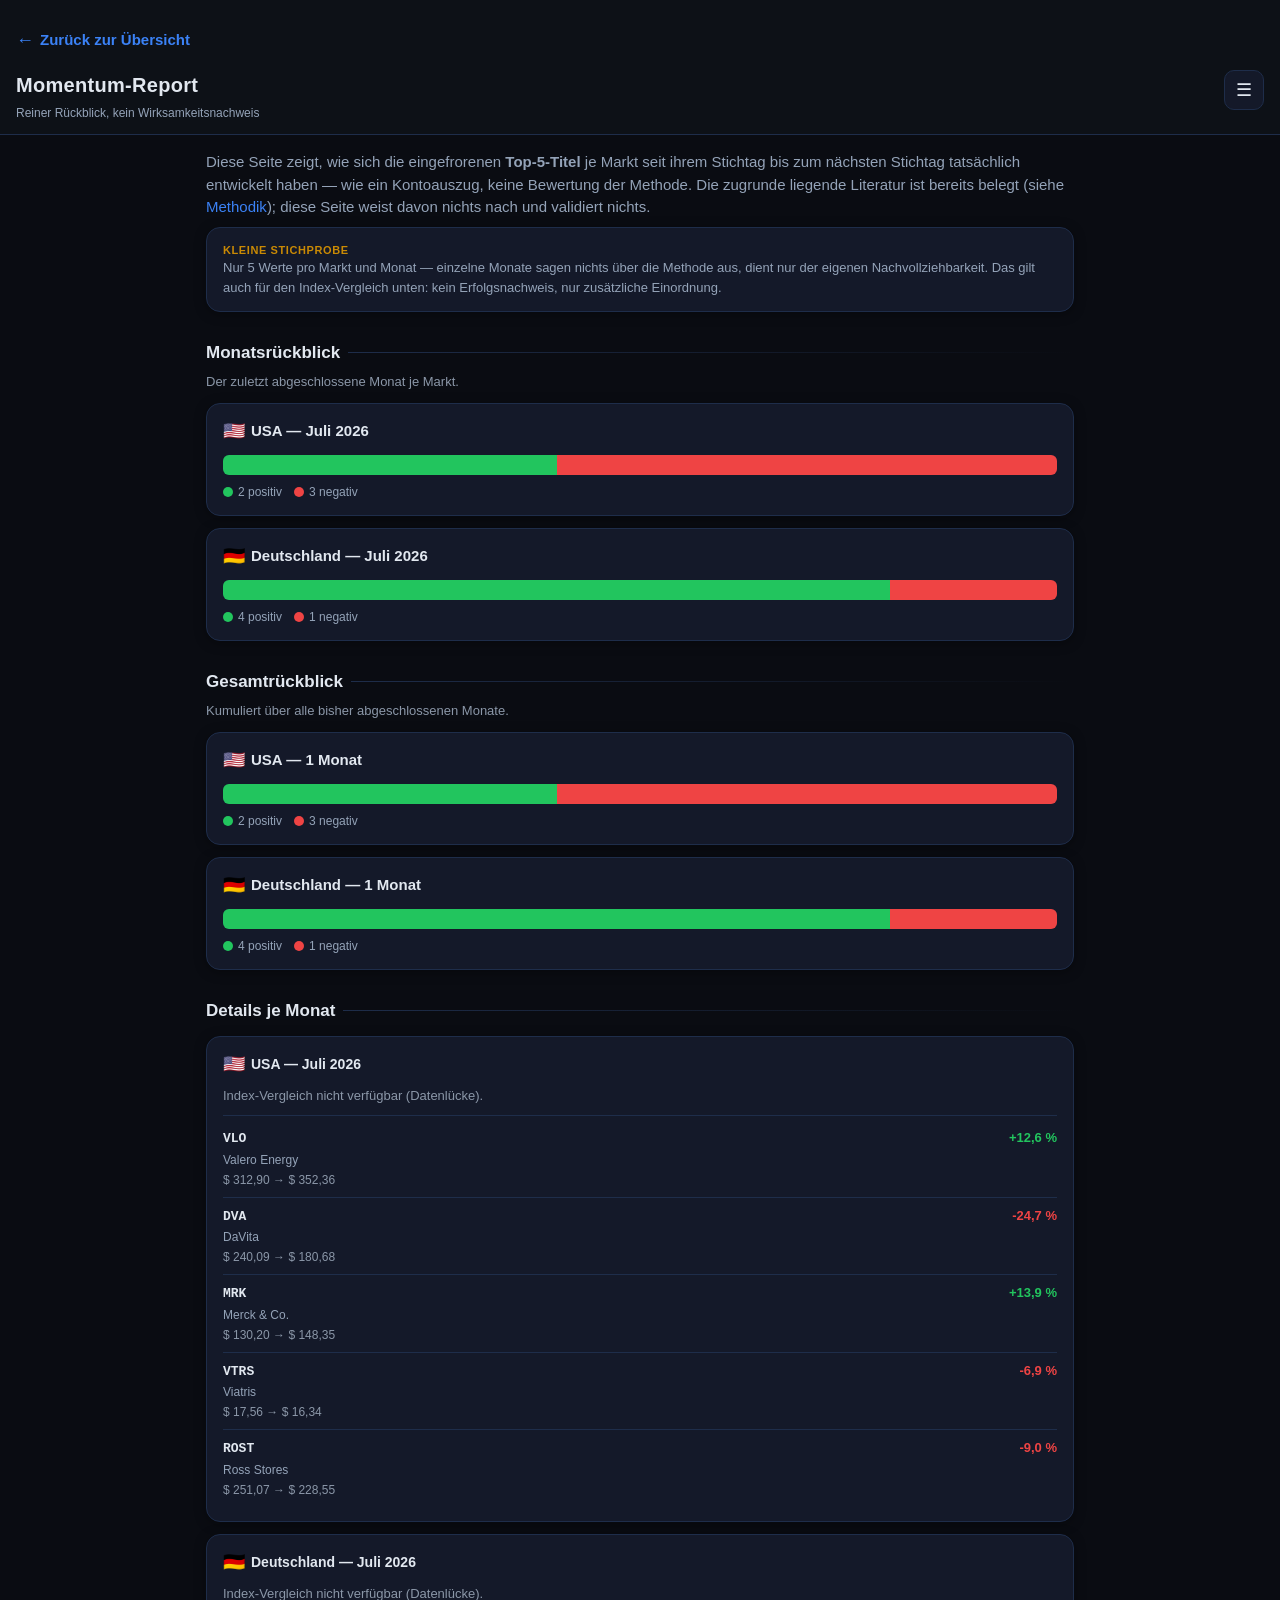
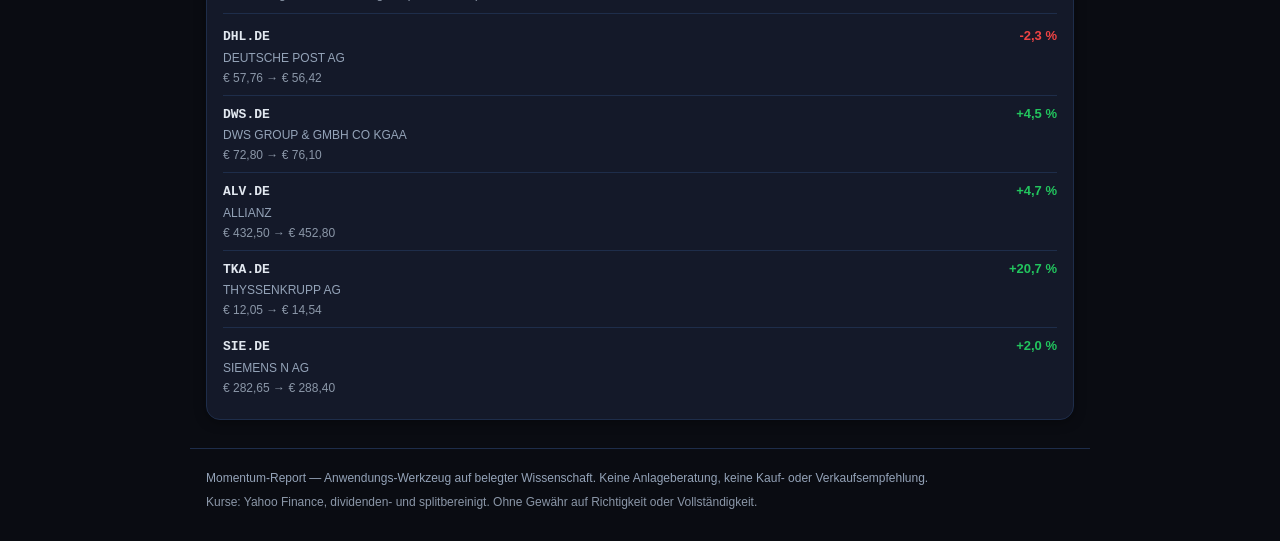
==== commit 7f00d554: "Lauf 62: Kurse und Seiten aktualisiert" ====
--- a/docs/evaluation.html
+++ b/docs/evaluation.html
@@ -113,7 +113,7 @@
 davon nichts nach und validiert nichts.</p>
 <div class="disc-box"><ul class="disc-list"><li class="disc-item">
   <span class="disc-title">Kleine Stichprobe</span>
-  <span class="disc-text">Nur 5 Werte pro Markt und Monat — einzelne Monate sagen nichts über die Methode aus, dient nur der eigenen Nachvollziehbarkeit.</span>
+  <span class="disc-text">Nur 5 Werte pro Markt und Monat — einzelne Monate sagen nichts über die Methode aus, dient nur der eigenen Nachvollziehbarkeit. Das gilt auch für den Index-Vergleich unten: kein Erfolgsnachweis, nur zusätzliche Einordnung.</span>
 </li></ul></div>
 <h2>Monatsrückblick</h2>
 <p class="eval-sub">Der zuletzt abgeschlossene Monat je Markt.</p>
@@ -147,6 +147,7 @@
 <div class="eval-monat">
   <h4><span class="flag" aria-hidden="true">🇺🇸</span>
     USA — Juli 2026</h4>
+  <p class="eval-index eval-index--leer">Index-Vergleich nicht verfügbar (Datenlücke).</p>
   <ul class="eval-titelliste">
     <li class="eval-titelzeile eval-titelzeile--positiv">
       <div class="eval-titelzeile-kopf">
@@ -198,6 +199,7 @@
 <div class="eval-monat">
   <h4><span class="flag" aria-hidden="true">🇩🇪</span>
     Deutschland — Juli 2026</h4>
+  <p class="eval-index eval-index--leer">Index-Vergleich nicht verfügbar (Datenlücke).</p>
   <ul class="eval-titelliste">
     <li class="eval-titelzeile eval-titelzeile--negativ">
       <div class="eval-titelzeile-kopf">
--- a/docs/style.css
+++ b/docs/style.css
@@ -941,6 +941,64 @@
 .konf-zeile--treffer .konf-wert { color: var(--grn); }
 .konf-zeile--leer { color: var(--txt-dim); }
 
+/* Historie: ALLE je gesehenen Treffer, nicht nur der aktuelle Stand oben.
+   Bewusst neutraler Rahmen (--brd, wie .eval-monat) statt des gruenen
+   .konf-treffer -- ein Historie-Eintrag ist kein aktuell lebender
+   Treffer, das darf nicht verwechselt werden. Karten statt Tabelle aus
+   demselben Grund wie bei .eval-titelzeile: lange Firmennamen und grosse
+   Schriftgroessen muessen frei umbrechen koennen. */
+.konf-hist-leer {
+  margin: 0.75rem 0 0;
+  padding: 0.75rem 0.875rem;
+  border: 1px dashed var(--brd);
+  border-radius: 8px;
+  color: var(--txt-sub);
+  font-size: 0.8125rem;
+}
+.konf-hist-liste { list-style: none; margin: 0.75rem 0 0; padding: 0; }
+.konf-hist-karte {
+  background: var(--bg-card);
+  border: 1px solid var(--brd);
+  border-radius: 10px;
+  padding: 0.75rem 0.875rem;
+  margin-bottom: 0.625rem;
+}
+.konf-hist-kopf {
+  display: flex;
+  align-items: baseline;
+  flex-wrap: wrap;
+  gap: 0.375rem 0.5rem;
+  margin-bottom: 0.25rem;
+}
+.konf-hist-ticker { font-family: var(--mono); font-weight: 700; }
+.konf-hist-monat { color: var(--txt-dim); font-size: 0.75rem; margin-left: auto; white-space: nowrap; }
+.konf-hist-name { display: block; color: var(--txt-sub); font-size: 0.75rem; margin-bottom: 0.25rem; }
+.konf-hist-werte { display: block; color: var(--txt-dim); font-size: 0.75rem; font-variant-numeric: tabular-nums; }
+.konf-hist-link { display: inline-block; margin-top: 0.375rem; font-size: 0.75rem; }
+
+/* Manuell nachgetragene Treffer (quelle == "manuell_rekonstruiert"): live
+   gesehen, BEVOR die Speicherung ueberhaupt existierte -- die Elliott-Seite
+   laesst sich fuer sie nicht mehr belegen. --disc ist im ganzen Projekt
+   ausschliesslich fuer Ehrlichkeits-Labels reserviert (siehe Kopf dieser
+   Datei); dieselbe Farbe hier zu verwenden ist bewusst, nicht zufaellig --
+   das IST ein Ehrlichkeits-Hinweis. Der linke Rahmen macht den Unterschied
+   schon sichtbar, bevor der Badge-Text gelesen wird. */
+.konf-hist-karte--rekonstruiert { border-left: 3px solid var(--disc); }
+.konf-hist-badge {
+  display: inline-block;
+  margin-bottom: 0.25rem;
+  color: var(--disc);
+  font-size: 0.6875rem;
+  font-weight: 700;
+  text-transform: uppercase;
+  letter-spacing: .6px;
+}
+.konf-hist-badge-text {
+  margin: 0 0 0.5rem;
+  color: var(--txt-sub);
+  font-size: 0.75rem;
+}
+
 /* --------------------------------------------------------- Evaluation */
 /* Reiner Rueckblick, kein Wirksamkeitsnachweis (siehe render.py,
    EVALUATION_HINWEIS). --grn/--red tragen hier ihre normale Bedeutung
@@ -1024,6 +1082,18 @@
   align-items: center;
   gap: 0.375rem;
 }
+
+/* Index-Vergleich: bewusst dieselbe zurueckhaltende Typografie wie
+   .eval-sub/.eval-none -- eine Einordnungs-Zeile, keine Auszeichnung. */
+.eval-index {
+  margin: 0 0 0.75rem;
+  padding-bottom: 0.625rem;
+  border-bottom: 1px solid var(--brd);
+  color: var(--txt-sub);
+  font-size: 0.8125rem;
+  font-variant-numeric: tabular-nums;
+}
+.eval-index--leer { color: var(--txt-dim); }
 
 .eval-titelliste { list-style: none; margin: 0; padding: 0; }
 
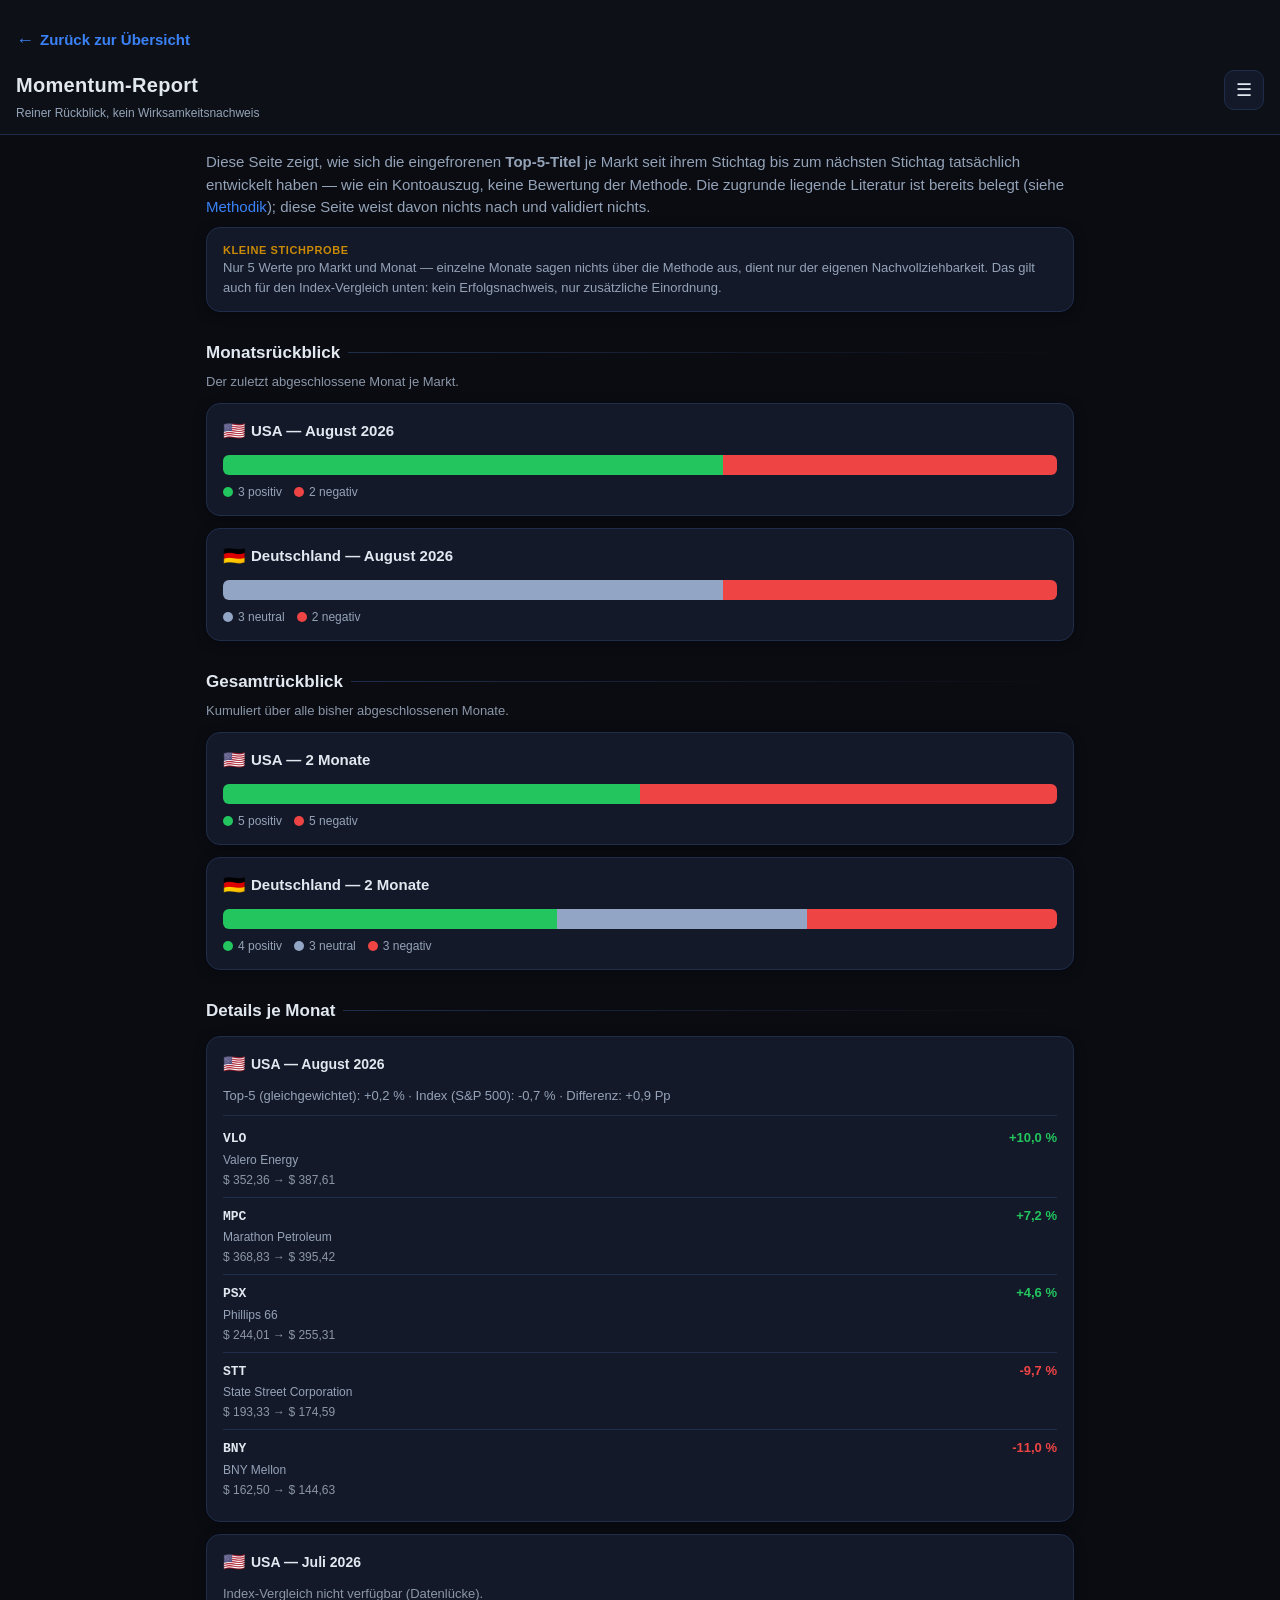
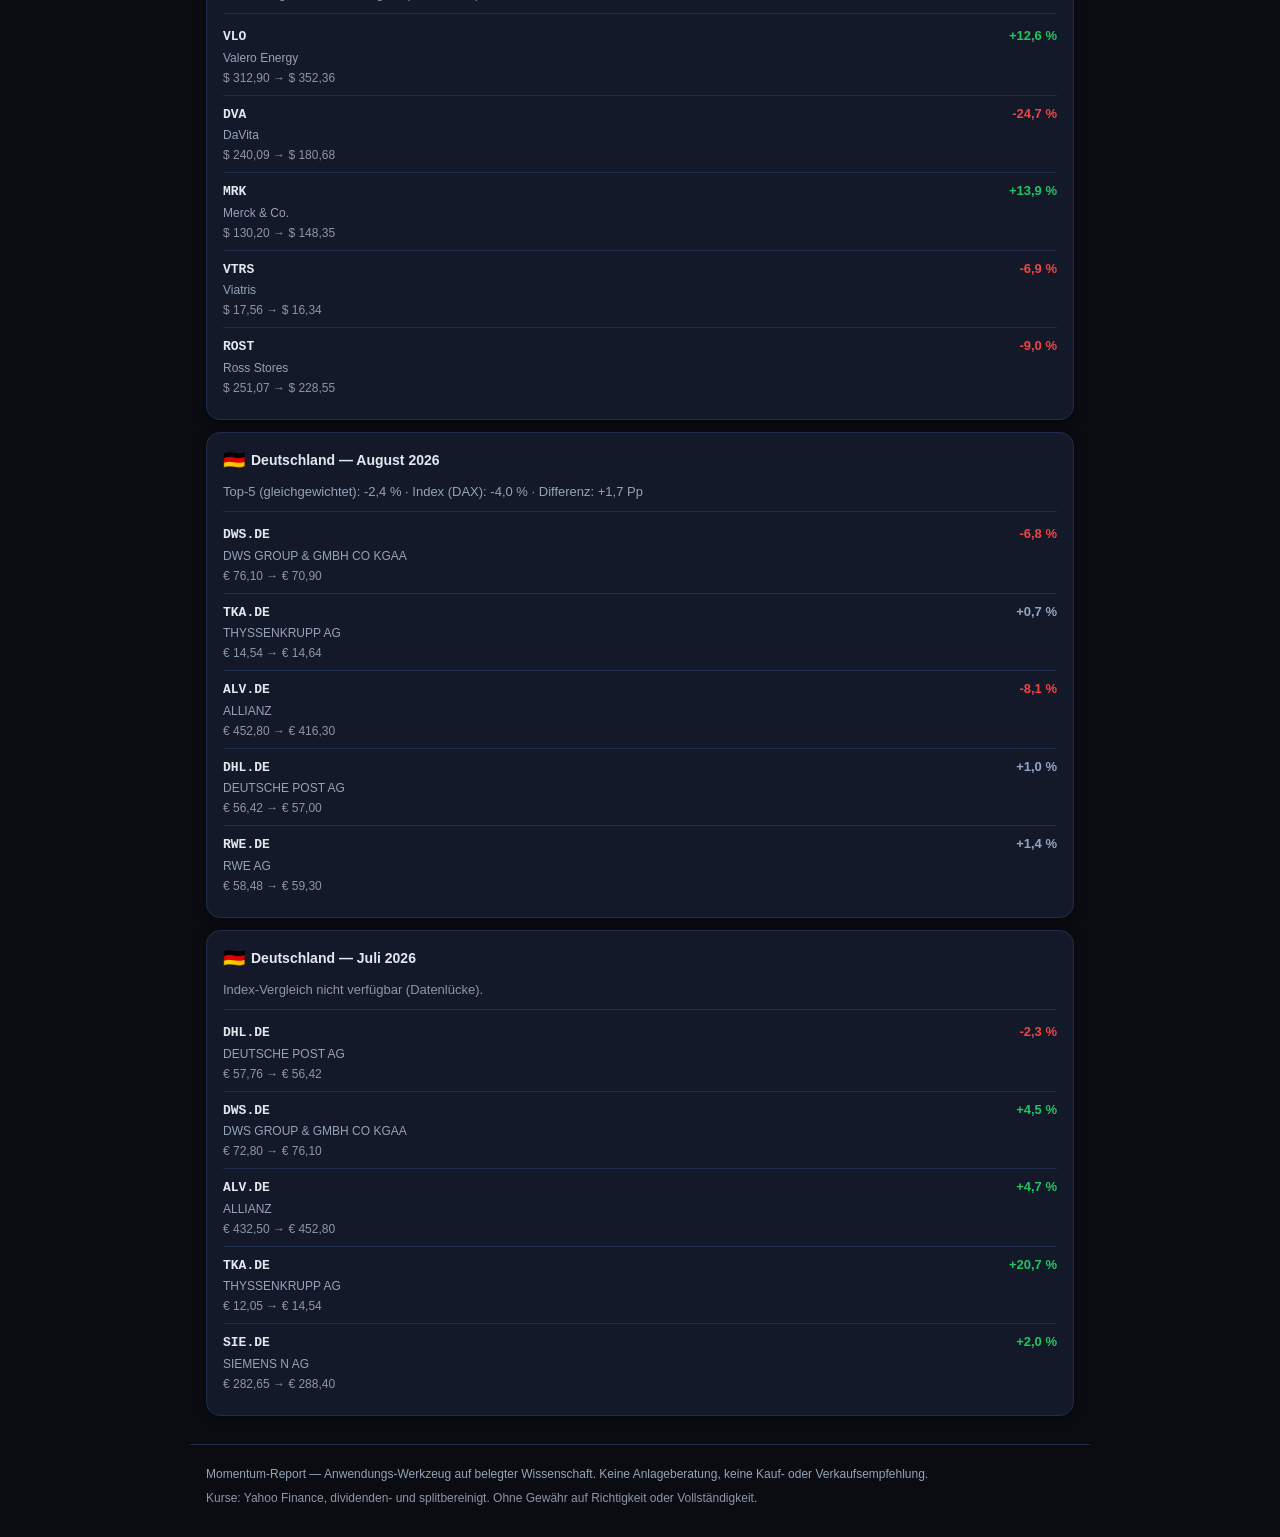
==== commit 6de1faea: "Lauf 72: Kurse und Seiten aktualisiert" ====
--- a/docs/evaluation.html
+++ b/docs/evaluation.html
@@ -119,31 +119,83 @@
 <p class="eval-sub">Der zuletzt abgeschlossene Monat je Markt.</p>
 <div class="eval-markt">
   <h3><span class="flag" aria-hidden="true">🇺🇸</span>
-    USA — Juli 2026</h3>
-  <div class="eval-bar" role="img" aria-label="2 positiv, 3 negativ"><span class="eval-seg eval-seg--positiv" style="flex-grow:2"></span><span class="eval-seg eval-seg--negativ" style="flex-grow:3"></span></div>
-<ul class="eval-legend"><li class="eval-legend-item eval-legend-item--positiv"><span class="eval-dot" aria-hidden="true"></span>2 positiv</li><li class="eval-legend-item eval-legend-item--negativ"><span class="eval-dot" aria-hidden="true"></span>3 negativ</li></ul>
+    USA — August 2026</h3>
+  <div class="eval-bar" role="img" aria-label="3 positiv, 2 negativ"><span class="eval-seg eval-seg--positiv" style="flex-grow:3"></span><span class="eval-seg eval-seg--negativ" style="flex-grow:2"></span></div>
+<ul class="eval-legend"><li class="eval-legend-item eval-legend-item--positiv"><span class="eval-dot" aria-hidden="true"></span>3 positiv</li><li class="eval-legend-item eval-legend-item--negativ"><span class="eval-dot" aria-hidden="true"></span>2 negativ</li></ul>
 </div>
 <div class="eval-markt">
   <h3><span class="flag" aria-hidden="true">🇩🇪</span>
-    Deutschland — Juli 2026</h3>
-  <div class="eval-bar" role="img" aria-label="4 positiv, 1 negativ"><span class="eval-seg eval-seg--positiv" style="flex-grow:4"></span><span class="eval-seg eval-seg--negativ" style="flex-grow:1"></span></div>
-<ul class="eval-legend"><li class="eval-legend-item eval-legend-item--positiv"><span class="eval-dot" aria-hidden="true"></span>4 positiv</li><li class="eval-legend-item eval-legend-item--negativ"><span class="eval-dot" aria-hidden="true"></span>1 negativ</li></ul>
+    Deutschland — August 2026</h3>
+  <div class="eval-bar" role="img" aria-label="3 neutral, 2 negativ"><span class="eval-seg eval-seg--neutral" style="flex-grow:3"></span><span class="eval-seg eval-seg--negativ" style="flex-grow:2"></span></div>
+<ul class="eval-legend"><li class="eval-legend-item eval-legend-item--neutral"><span class="eval-dot" aria-hidden="true"></span>3 neutral</li><li class="eval-legend-item eval-legend-item--negativ"><span class="eval-dot" aria-hidden="true"></span>2 negativ</li></ul>
 </div>
 <h2>Gesamtrückblick</h2>
 <p class="eval-sub">Kumuliert über alle bisher abgeschlossenen Monate.</p>
 <div class="eval-markt">
   <h3><span class="flag" aria-hidden="true">🇺🇸</span>
-    USA — 1 Monat</h3>
-  <div class="eval-bar" role="img" aria-label="2 positiv, 3 negativ"><span class="eval-seg eval-seg--positiv" style="flex-grow:2"></span><span class="eval-seg eval-seg--negativ" style="flex-grow:3"></span></div>
-<ul class="eval-legend"><li class="eval-legend-item eval-legend-item--positiv"><span class="eval-dot" aria-hidden="true"></span>2 positiv</li><li class="eval-legend-item eval-legend-item--negativ"><span class="eval-dot" aria-hidden="true"></span>3 negativ</li></ul>
+    USA — 2 Monate</h3>
+  <div class="eval-bar" role="img" aria-label="5 positiv, 5 negativ"><span class="eval-seg eval-seg--positiv" style="flex-grow:5"></span><span class="eval-seg eval-seg--negativ" style="flex-grow:5"></span></div>
+<ul class="eval-legend"><li class="eval-legend-item eval-legend-item--positiv"><span class="eval-dot" aria-hidden="true"></span>5 positiv</li><li class="eval-legend-item eval-legend-item--negativ"><span class="eval-dot" aria-hidden="true"></span>5 negativ</li></ul>
 </div>
 <div class="eval-markt">
   <h3><span class="flag" aria-hidden="true">🇩🇪</span>
-    Deutschland — 1 Monat</h3>
-  <div class="eval-bar" role="img" aria-label="4 positiv, 1 negativ"><span class="eval-seg eval-seg--positiv" style="flex-grow:4"></span><span class="eval-seg eval-seg--negativ" style="flex-grow:1"></span></div>
-<ul class="eval-legend"><li class="eval-legend-item eval-legend-item--positiv"><span class="eval-dot" aria-hidden="true"></span>4 positiv</li><li class="eval-legend-item eval-legend-item--negativ"><span class="eval-dot" aria-hidden="true"></span>1 negativ</li></ul>
+    Deutschland — 2 Monate</h3>
+  <div class="eval-bar" role="img" aria-label="4 positiv, 3 neutral, 3 negativ"><span class="eval-seg eval-seg--positiv" style="flex-grow:4"></span><span class="eval-seg eval-seg--neutral" style="flex-grow:3"></span><span class="eval-seg eval-seg--negativ" style="flex-grow:3"></span></div>
+<ul class="eval-legend"><li class="eval-legend-item eval-legend-item--positiv"><span class="eval-dot" aria-hidden="true"></span>4 positiv</li><li class="eval-legend-item eval-legend-item--neutral"><span class="eval-dot" aria-hidden="true"></span>3 neutral</li><li class="eval-legend-item eval-legend-item--negativ"><span class="eval-dot" aria-hidden="true"></span>3 negativ</li></ul>
 </div>
 <h2>Details je Monat</h2>
+<div class="eval-monat">
+  <h4><span class="flag" aria-hidden="true">🇺🇸</span>
+    USA — August 2026</h4>
+  <p class="eval-index">Top-5 (gleichgewichtet): +0,2 % · Index (S&amp;P 500): -0,7 % · Differenz: +0,9 Pp</p>
+  <ul class="eval-titelliste">
+    <li class="eval-titelzeile eval-titelzeile--positiv">
+      <div class="eval-titelzeile-kopf">
+        <span class="eval-ticker">VLO</span>
+        <span class="eval-veraenderung">+10,0 %</span>
+      </div>
+      <span class="eval-name">Valero Energy</span>
+      <span class="eval-kurse">$ 352,36
+        → $ 387,61</span>
+    </li>
+    <li class="eval-titelzeile eval-titelzeile--positiv">
+      <div class="eval-titelzeile-kopf">
+        <span class="eval-ticker">MPC</span>
+        <span class="eval-veraenderung">+7,2 %</span>
+      </div>
+      <span class="eval-name">Marathon Petroleum</span>
+      <span class="eval-kurse">$ 368,83
+        → $ 395,42</span>
+    </li>
+    <li class="eval-titelzeile eval-titelzeile--positiv">
+      <div class="eval-titelzeile-kopf">
+        <span class="eval-ticker">PSX</span>
+        <span class="eval-veraenderung">+4,6 %</span>
+      </div>
+      <span class="eval-name">Phillips 66</span>
+      <span class="eval-kurse">$ 244,01
+        → $ 255,31</span>
+    </li>
+    <li class="eval-titelzeile eval-titelzeile--negativ">
+      <div class="eval-titelzeile-kopf">
+        <span class="eval-ticker">STT</span>
+        <span class="eval-veraenderung">-9,7 %</span>
+      </div>
+      <span class="eval-name">State Street Corporation</span>
+      <span class="eval-kurse">$ 193,33
+        → $ 174,59</span>
+    </li>
+    <li class="eval-titelzeile eval-titelzeile--negativ">
+      <div class="eval-titelzeile-kopf">
+        <span class="eval-ticker">BNY</span>
+        <span class="eval-veraenderung">-11,0 %</span>
+      </div>
+      <span class="eval-name">BNY Mellon</span>
+      <span class="eval-kurse">$ 162,50
+        → $ 144,63</span>
+    </li>
+  </ul>
+</div>
 <div class="eval-monat">
   <h4><span class="flag" aria-hidden="true">🇺🇸</span>
     USA — Juli 2026</h4>
@@ -193,6 +245,58 @@
       <span class="eval-name">Ross Stores</span>
       <span class="eval-kurse">$ 251,07
         → $ 228,55</span>
+    </li>
+  </ul>
+</div>
+<div class="eval-monat">
+  <h4><span class="flag" aria-hidden="true">🇩🇪</span>
+    Deutschland — August 2026</h4>
+  <p class="eval-index">Top-5 (gleichgewichtet): -2,4 % · Index (DAX): -4,0 % · Differenz: +1,7 Pp</p>
+  <ul class="eval-titelliste">
+    <li class="eval-titelzeile eval-titelzeile--negativ">
+      <div class="eval-titelzeile-kopf">
+        <span class="eval-ticker">DWS.DE</span>
+        <span class="eval-veraenderung">-6,8 %</span>
+      </div>
+      <span class="eval-name">DWS GROUP &amp; GMBH CO KGAA</span>
+      <span class="eval-kurse">€ 76,10
+        → € 70,90</span>
+    </li>
+    <li class="eval-titelzeile eval-titelzeile--neutral">
+      <div class="eval-titelzeile-kopf">
+        <span class="eval-ticker">TKA.DE</span>
+        <span class="eval-veraenderung">+0,7 %</span>
+      </div>
+      <span class="eval-name">THYSSENKRUPP AG</span>
+      <span class="eval-kurse">€ 14,54
+        → € 14,64</span>
+    </li>
+    <li class="eval-titelzeile eval-titelzeile--negativ">
+      <div class="eval-titelzeile-kopf">
+        <span class="eval-ticker">ALV.DE</span>
+        <span class="eval-veraenderung">-8,1 %</span>
+      </div>
+      <span class="eval-name">ALLIANZ</span>
+      <span class="eval-kurse">€ 452,80
+        → € 416,30</span>
+    </li>
+    <li class="eval-titelzeile eval-titelzeile--neutral">
+      <div class="eval-titelzeile-kopf">
+        <span class="eval-ticker">DHL.DE</span>
+        <span class="eval-veraenderung">+1,0 %</span>
+      </div>
+      <span class="eval-name">DEUTSCHE POST AG</span>
+      <span class="eval-kurse">€ 56,42
+        → € 57,00</span>
+    </li>
+    <li class="eval-titelzeile eval-titelzeile--neutral">
+      <div class="eval-titelzeile-kopf">
+        <span class="eval-ticker">RWE.DE</span>
+        <span class="eval-veraenderung">+1,4 %</span>
+      </div>
+      <span class="eval-name">RWE AG</span>
+      <span class="eval-kurse">€ 58,48
+        → € 59,30</span>
     </li>
   </ul>
 </div>
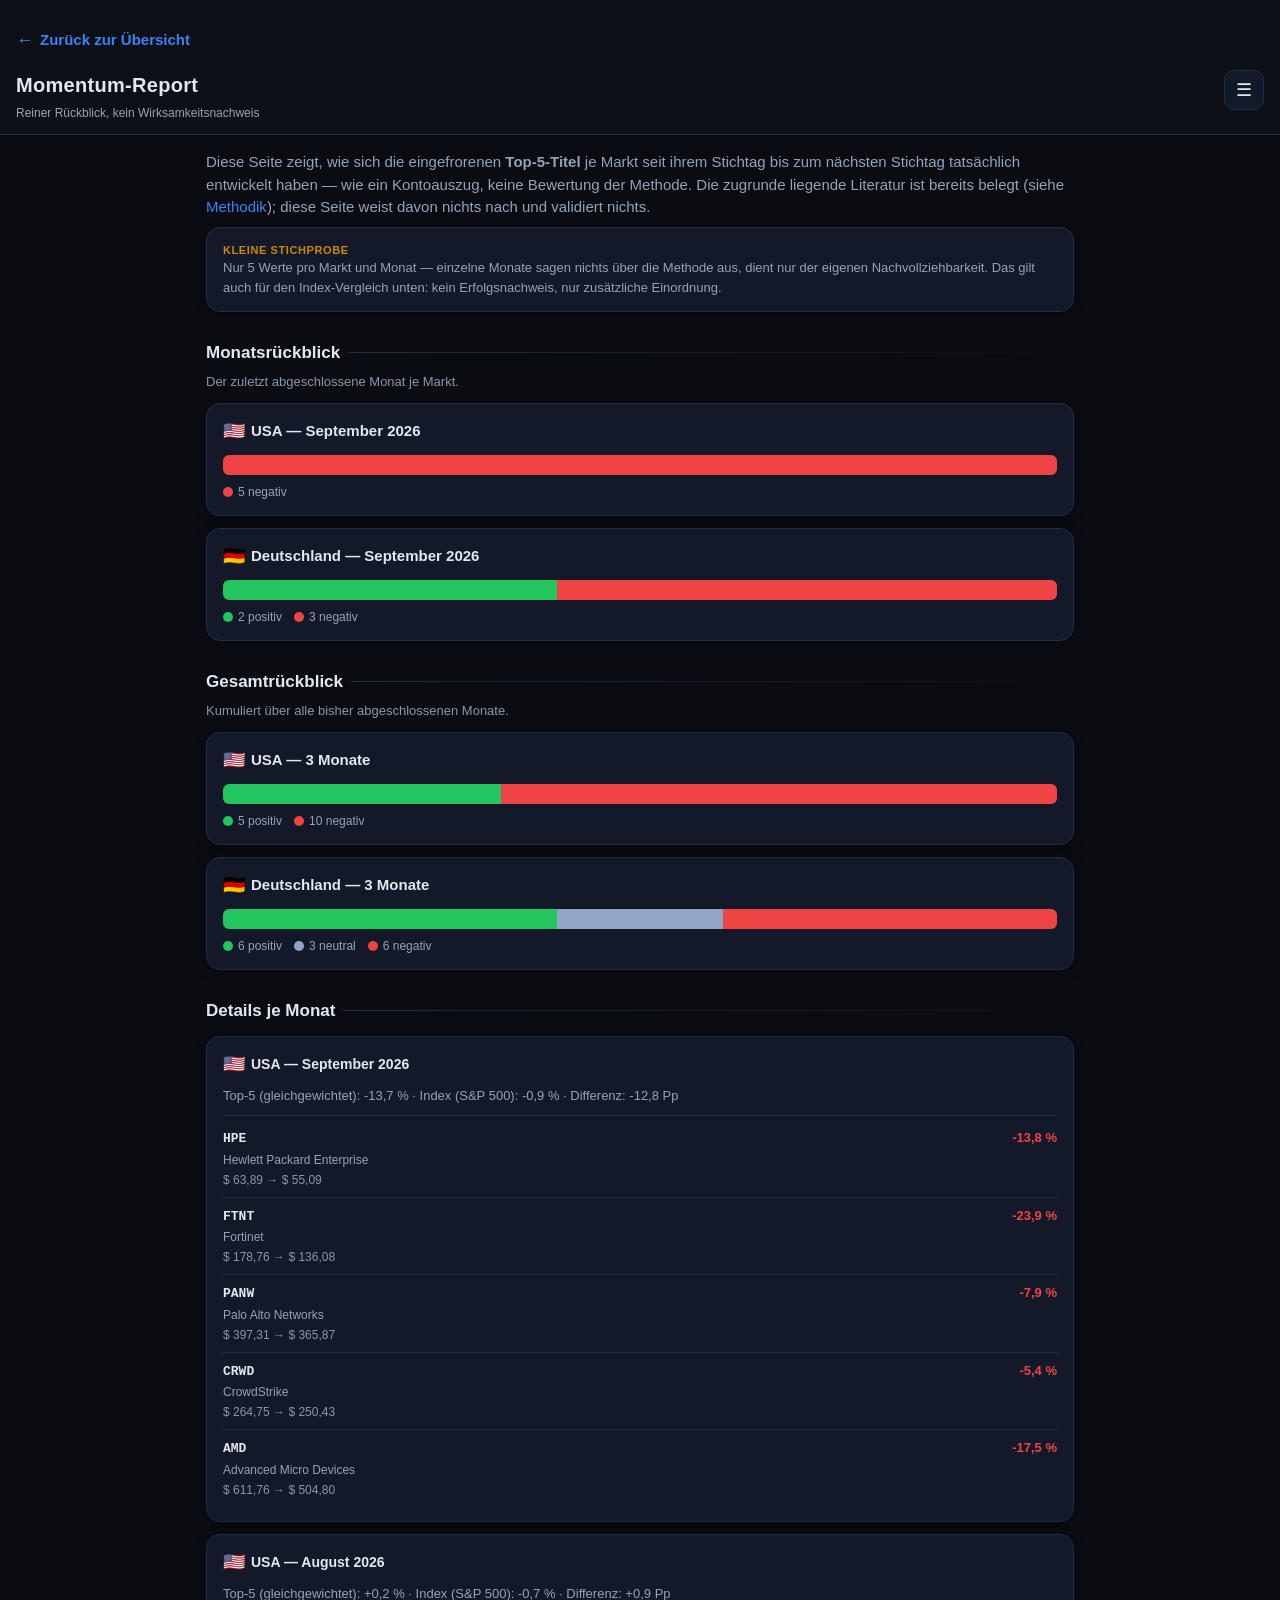
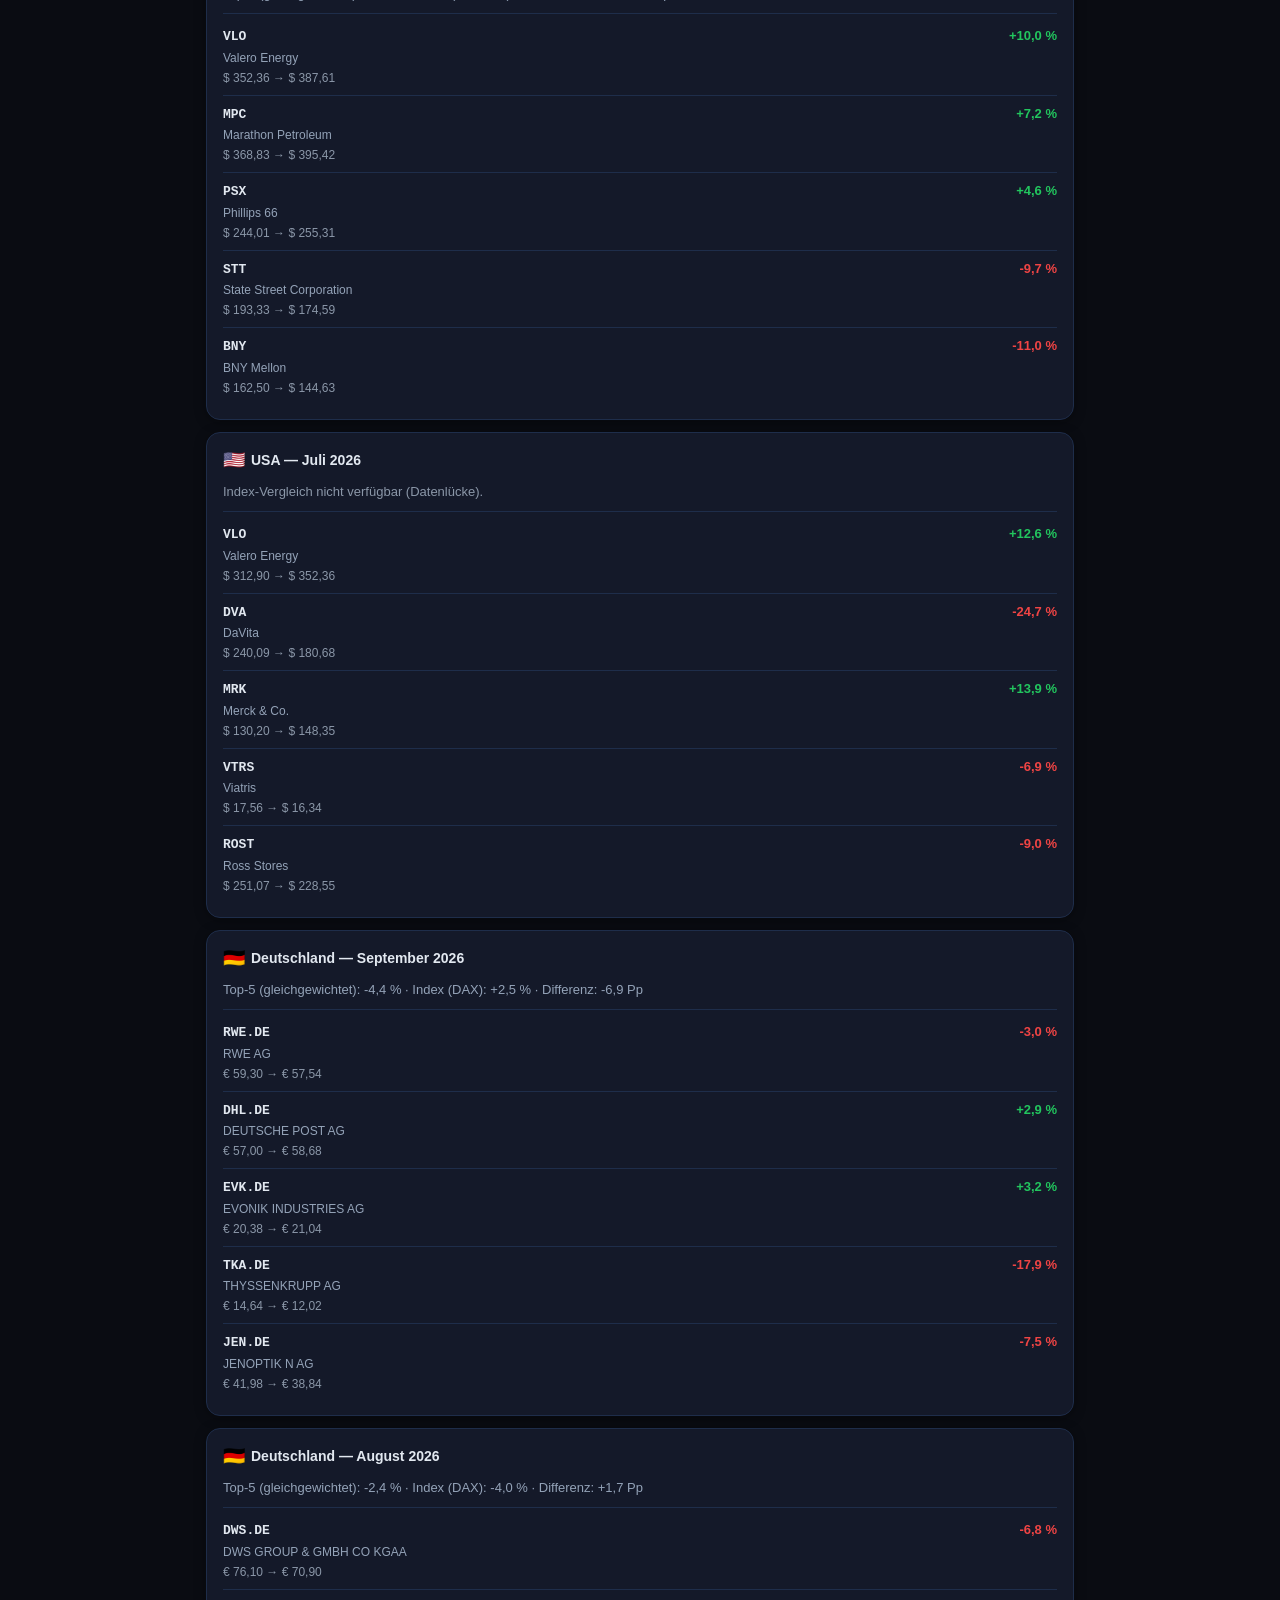
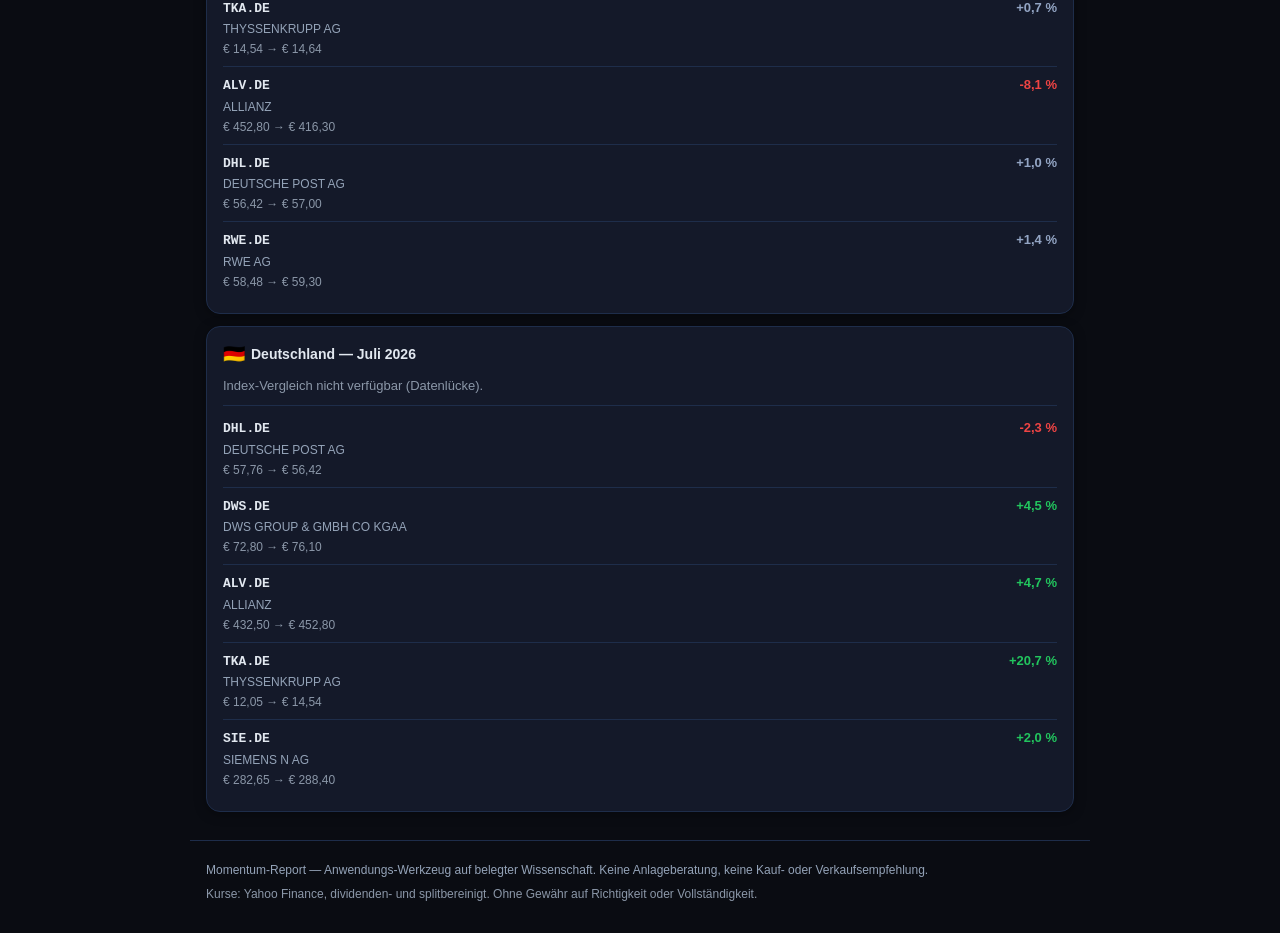
==== commit 8e29c5da: "Lauf 96: Kurse und Seiten aktualisiert" ====
--- a/docs/evaluation.html
+++ b/docs/evaluation.html
@@ -119,31 +119,83 @@
 <p class="eval-sub">Der zuletzt abgeschlossene Monat je Markt.</p>
 <div class="eval-markt">
   <h3><span class="flag" aria-hidden="true">🇺🇸</span>
-    USA — August 2026</h3>
-  <div class="eval-bar" role="img" aria-label="3 positiv, 2 negativ"><span class="eval-seg eval-seg--positiv" style="flex-grow:3"></span><span class="eval-seg eval-seg--negativ" style="flex-grow:2"></span></div>
-<ul class="eval-legend"><li class="eval-legend-item eval-legend-item--positiv"><span class="eval-dot" aria-hidden="true"></span>3 positiv</li><li class="eval-legend-item eval-legend-item--negativ"><span class="eval-dot" aria-hidden="true"></span>2 negativ</li></ul>
+    USA — September 2026</h3>
+  <div class="eval-bar" role="img" aria-label="5 negativ"><span class="eval-seg eval-seg--negativ" style="flex-grow:5"></span></div>
+<ul class="eval-legend"><li class="eval-legend-item eval-legend-item--negativ"><span class="eval-dot" aria-hidden="true"></span>5 negativ</li></ul>
 </div>
 <div class="eval-markt">
   <h3><span class="flag" aria-hidden="true">🇩🇪</span>
-    Deutschland — August 2026</h3>
-  <div class="eval-bar" role="img" aria-label="3 neutral, 2 negativ"><span class="eval-seg eval-seg--neutral" style="flex-grow:3"></span><span class="eval-seg eval-seg--negativ" style="flex-grow:2"></span></div>
-<ul class="eval-legend"><li class="eval-legend-item eval-legend-item--neutral"><span class="eval-dot" aria-hidden="true"></span>3 neutral</li><li class="eval-legend-item eval-legend-item--negativ"><span class="eval-dot" aria-hidden="true"></span>2 negativ</li></ul>
+    Deutschland — September 2026</h3>
+  <div class="eval-bar" role="img" aria-label="2 positiv, 3 negativ"><span class="eval-seg eval-seg--positiv" style="flex-grow:2"></span><span class="eval-seg eval-seg--negativ" style="flex-grow:3"></span></div>
+<ul class="eval-legend"><li class="eval-legend-item eval-legend-item--positiv"><span class="eval-dot" aria-hidden="true"></span>2 positiv</li><li class="eval-legend-item eval-legend-item--negativ"><span class="eval-dot" aria-hidden="true"></span>3 negativ</li></ul>
 </div>
 <h2>Gesamtrückblick</h2>
 <p class="eval-sub">Kumuliert über alle bisher abgeschlossenen Monate.</p>
 <div class="eval-markt">
   <h3><span class="flag" aria-hidden="true">🇺🇸</span>
-    USA — 2 Monate</h3>
-  <div class="eval-bar" role="img" aria-label="5 positiv, 5 negativ"><span class="eval-seg eval-seg--positiv" style="flex-grow:5"></span><span class="eval-seg eval-seg--negativ" style="flex-grow:5"></span></div>
-<ul class="eval-legend"><li class="eval-legend-item eval-legend-item--positiv"><span class="eval-dot" aria-hidden="true"></span>5 positiv</li><li class="eval-legend-item eval-legend-item--negativ"><span class="eval-dot" aria-hidden="true"></span>5 negativ</li></ul>
+    USA — 3 Monate</h3>
+  <div class="eval-bar" role="img" aria-label="5 positiv, 10 negativ"><span class="eval-seg eval-seg--positiv" style="flex-grow:5"></span><span class="eval-seg eval-seg--negativ" style="flex-grow:10"></span></div>
+<ul class="eval-legend"><li class="eval-legend-item eval-legend-item--positiv"><span class="eval-dot" aria-hidden="true"></span>5 positiv</li><li class="eval-legend-item eval-legend-item--negativ"><span class="eval-dot" aria-hidden="true"></span>10 negativ</li></ul>
 </div>
 <div class="eval-markt">
   <h3><span class="flag" aria-hidden="true">🇩🇪</span>
-    Deutschland — 2 Monate</h3>
-  <div class="eval-bar" role="img" aria-label="4 positiv, 3 neutral, 3 negativ"><span class="eval-seg eval-seg--positiv" style="flex-grow:4"></span><span class="eval-seg eval-seg--neutral" style="flex-grow:3"></span><span class="eval-seg eval-seg--negativ" style="flex-grow:3"></span></div>
-<ul class="eval-legend"><li class="eval-legend-item eval-legend-item--positiv"><span class="eval-dot" aria-hidden="true"></span>4 positiv</li><li class="eval-legend-item eval-legend-item--neutral"><span class="eval-dot" aria-hidden="true"></span>3 neutral</li><li class="eval-legend-item eval-legend-item--negativ"><span class="eval-dot" aria-hidden="true"></span>3 negativ</li></ul>
+    Deutschland — 3 Monate</h3>
+  <div class="eval-bar" role="img" aria-label="6 positiv, 3 neutral, 6 negativ"><span class="eval-seg eval-seg--positiv" style="flex-grow:6"></span><span class="eval-seg eval-seg--neutral" style="flex-grow:3"></span><span class="eval-seg eval-seg--negativ" style="flex-grow:6"></span></div>
+<ul class="eval-legend"><li class="eval-legend-item eval-legend-item--positiv"><span class="eval-dot" aria-hidden="true"></span>6 positiv</li><li class="eval-legend-item eval-legend-item--neutral"><span class="eval-dot" aria-hidden="true"></span>3 neutral</li><li class="eval-legend-item eval-legend-item--negativ"><span class="eval-dot" aria-hidden="true"></span>6 negativ</li></ul>
 </div>
 <h2>Details je Monat</h2>
+<div class="eval-monat">
+  <h4><span class="flag" aria-hidden="true">🇺🇸</span>
+    USA — September 2026</h4>
+  <p class="eval-index">Top-5 (gleichgewichtet): -13,7 % · Index (S&amp;P 500): -0,9 % · Differenz: -12,8 Pp</p>
+  <ul class="eval-titelliste">
+    <li class="eval-titelzeile eval-titelzeile--negativ">
+      <div class="eval-titelzeile-kopf">
+        <span class="eval-ticker">HPE</span>
+        <span class="eval-veraenderung">-13,8 %</span>
+      </div>
+      <span class="eval-name">Hewlett Packard Enterprise</span>
+      <span class="eval-kurse">$ 63,89
+        → $ 55,09</span>
+    </li>
+    <li class="eval-titelzeile eval-titelzeile--negativ">
+      <div class="eval-titelzeile-kopf">
+        <span class="eval-ticker">FTNT</span>
+        <span class="eval-veraenderung">-23,9 %</span>
+      </div>
+      <span class="eval-name">Fortinet</span>
+      <span class="eval-kurse">$ 178,76
+        → $ 136,08</span>
+    </li>
+    <li class="eval-titelzeile eval-titelzeile--negativ">
+      <div class="eval-titelzeile-kopf">
+        <span class="eval-ticker">PANW</span>
+        <span class="eval-veraenderung">-7,9 %</span>
+      </div>
+      <span class="eval-name">Palo Alto Networks</span>
+      <span class="eval-kurse">$ 397,31
+        → $ 365,87</span>
+    </li>
+    <li class="eval-titelzeile eval-titelzeile--negativ">
+      <div class="eval-titelzeile-kopf">
+        <span class="eval-ticker">CRWD</span>
+        <span class="eval-veraenderung">-5,4 %</span>
+      </div>
+      <span class="eval-name">CrowdStrike</span>
+      <span class="eval-kurse">$ 264,75
+        → $ 250,43</span>
+    </li>
+    <li class="eval-titelzeile eval-titelzeile--negativ">
+      <div class="eval-titelzeile-kopf">
+        <span class="eval-ticker">AMD</span>
+        <span class="eval-veraenderung">-17,5 %</span>
+      </div>
+      <span class="eval-name">Advanced Micro Devices</span>
+      <span class="eval-kurse">$ 611,76
+        → $ 504,80</span>
+    </li>
+  </ul>
+</div>
 <div class="eval-monat">
   <h4><span class="flag" aria-hidden="true">🇺🇸</span>
     USA — August 2026</h4>
@@ -245,6 +297,58 @@
       <span class="eval-name">Ross Stores</span>
       <span class="eval-kurse">$ 251,07
         → $ 228,55</span>
+    </li>
+  </ul>
+</div>
+<div class="eval-monat">
+  <h4><span class="flag" aria-hidden="true">🇩🇪</span>
+    Deutschland — September 2026</h4>
+  <p class="eval-index">Top-5 (gleichgewichtet): -4,4 % · Index (DAX): +2,5 % · Differenz: -6,9 Pp</p>
+  <ul class="eval-titelliste">
+    <li class="eval-titelzeile eval-titelzeile--negativ">
+      <div class="eval-titelzeile-kopf">
+        <span class="eval-ticker">RWE.DE</span>
+        <span class="eval-veraenderung">-3,0 %</span>
+      </div>
+      <span class="eval-name">RWE AG</span>
+      <span class="eval-kurse">€ 59,30
+        → € 57,54</span>
+    </li>
+    <li class="eval-titelzeile eval-titelzeile--positiv">
+      <div class="eval-titelzeile-kopf">
+        <span class="eval-ticker">DHL.DE</span>
+        <span class="eval-veraenderung">+2,9 %</span>
+      </div>
+      <span class="eval-name">DEUTSCHE POST AG</span>
+      <span class="eval-kurse">€ 57,00
+        → € 58,68</span>
+    </li>
+    <li class="eval-titelzeile eval-titelzeile--positiv">
+      <div class="eval-titelzeile-kopf">
+        <span class="eval-ticker">EVK.DE</span>
+        <span class="eval-veraenderung">+3,2 %</span>
+      </div>
+      <span class="eval-name">EVONIK INDUSTRIES AG</span>
+      <span class="eval-kurse">€ 20,38
+        → € 21,04</span>
+    </li>
+    <li class="eval-titelzeile eval-titelzeile--negativ">
+      <div class="eval-titelzeile-kopf">
+        <span class="eval-ticker">TKA.DE</span>
+        <span class="eval-veraenderung">-17,9 %</span>
+      </div>
+      <span class="eval-name">THYSSENKRUPP AG</span>
+      <span class="eval-kurse">€ 14,64
+        → € 12,02</span>
+    </li>
+    <li class="eval-titelzeile eval-titelzeile--negativ">
+      <div class="eval-titelzeile-kopf">
+        <span class="eval-ticker">JEN.DE</span>
+        <span class="eval-veraenderung">-7,5 %</span>
+      </div>
+      <span class="eval-name">JENOPTIK N AG</span>
+      <span class="eval-kurse">€ 41,98
+        → € 38,84</span>
     </li>
   </ul>
 </div>
--- a/docs/style.css
+++ b/docs/style.css
@@ -447,6 +447,21 @@
   font-variant-numeric: tabular-nums;
 }
 
+/* Sektor-Haeufungs-Hinweis: dieselbe Ehrlichkeits-Optik wie .konf-regel
+   (--disc-Rahmen, selber Text-Ton) -- eine Beobachtung, keine Warnung,
+   deshalb bewusst NICHT in der .ampel-Familie (die ist fuer die
+   Trend-Ampel reserviert, siehe Kopf-Kommentar "Farben sind Semantik"). */
+.sektor-hinweis {
+  margin: 0 0 0.75rem;
+  padding: 0.625rem 0.75rem;
+  border: 1px solid var(--brd);
+  border-left: 3px solid var(--disc);
+  border-radius: 8px;
+  background: var(--bg-card);
+  color: var(--txt-sub);
+  font-size: 0.8125rem;
+}
+
 .ampel {
   display: flex;
   flex-wrap: wrap;
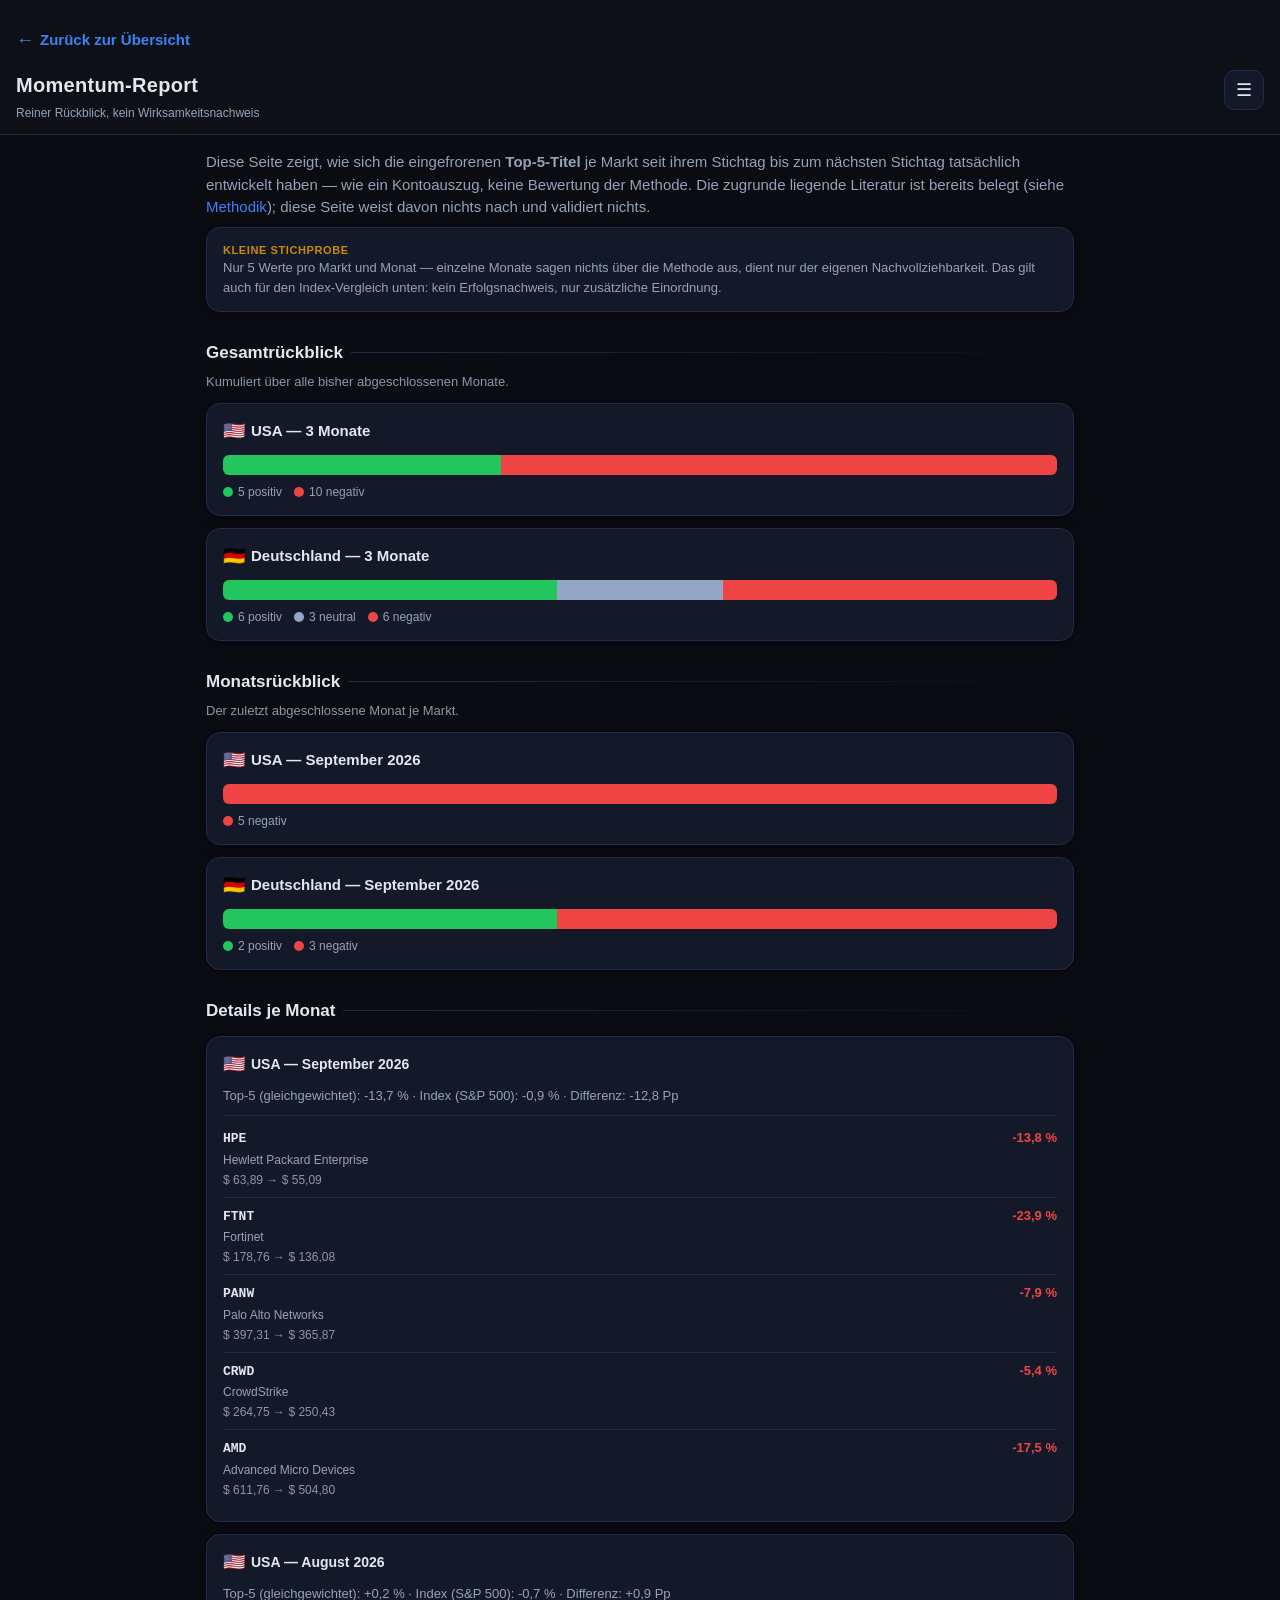
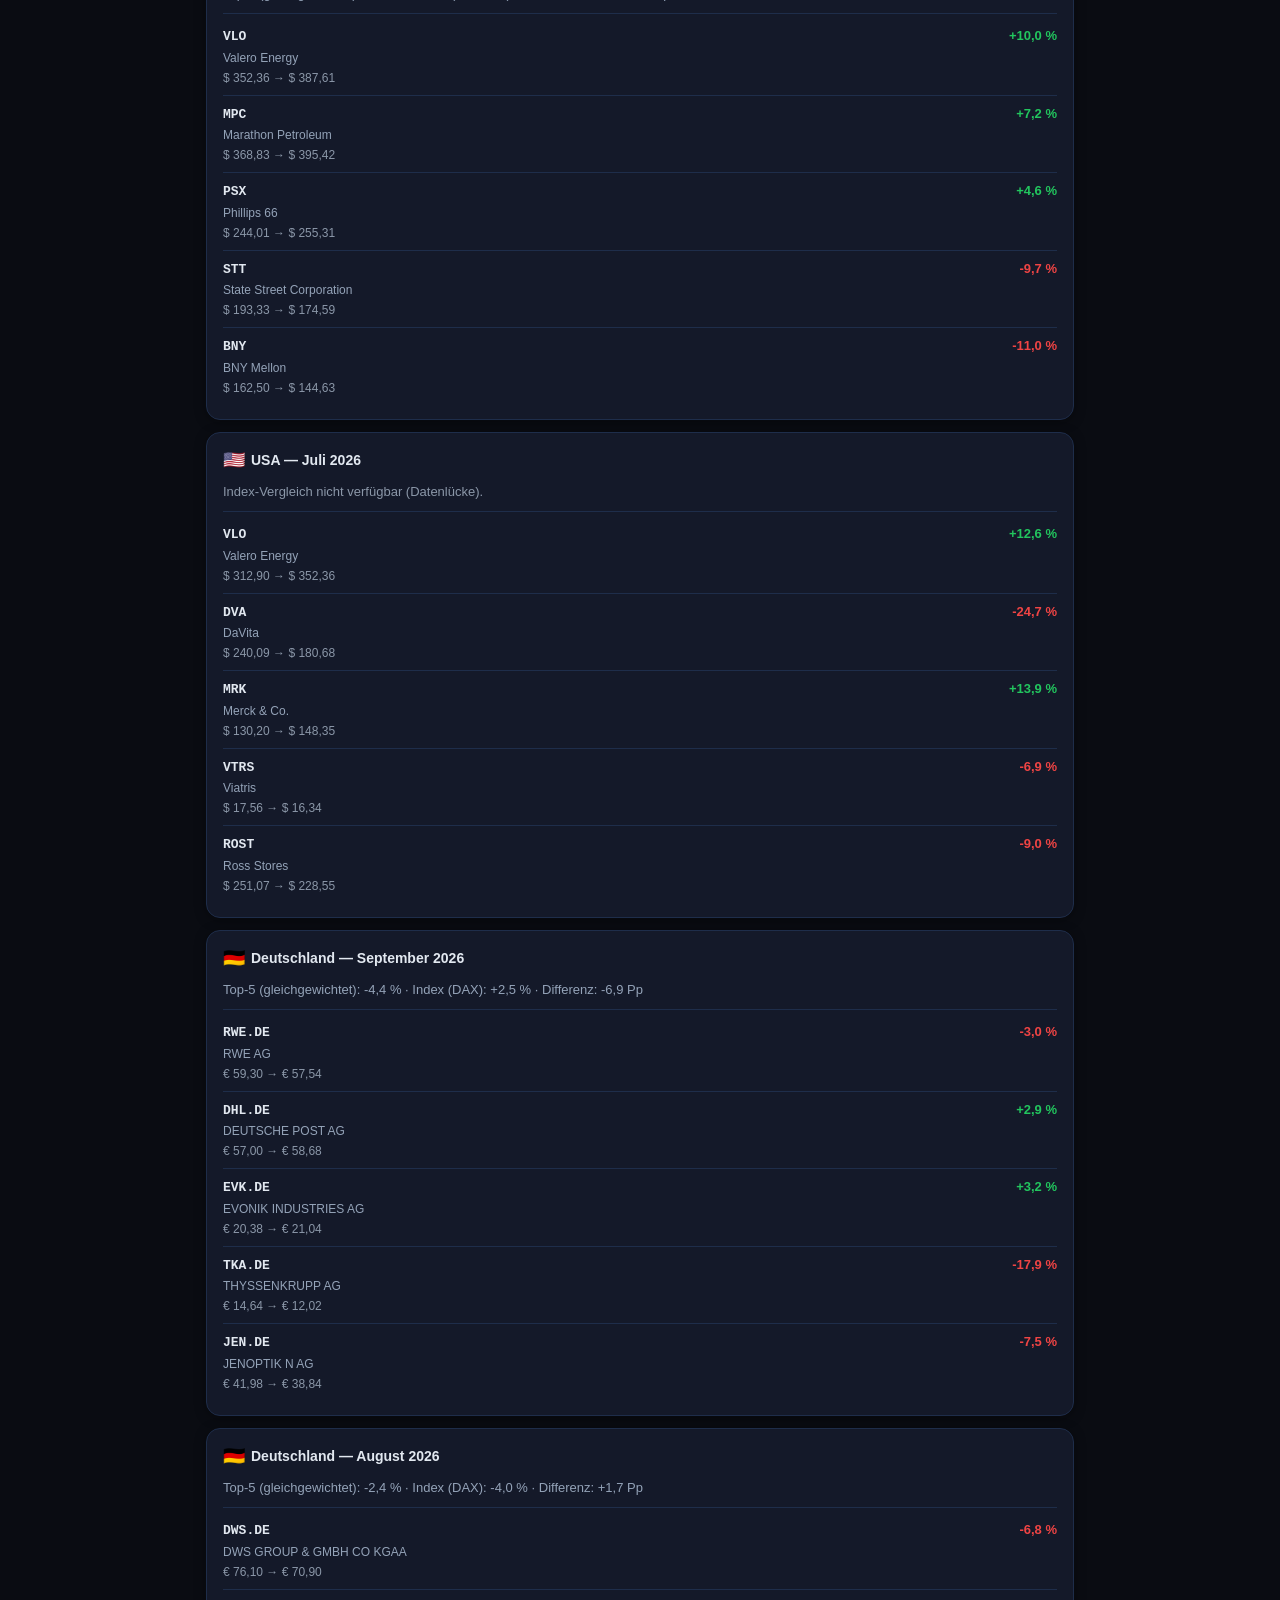
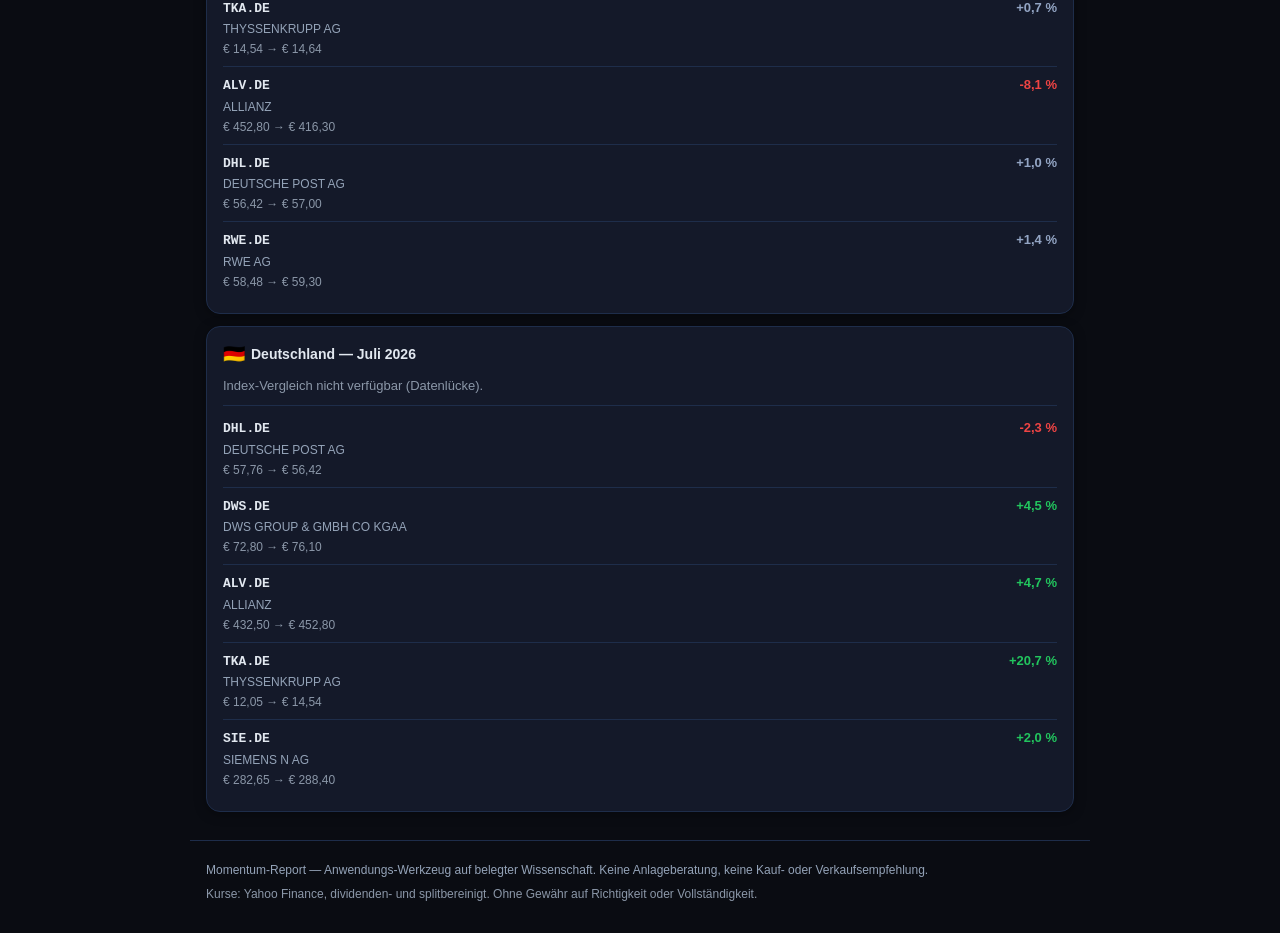
==== commit 95596a9d: "SELF — Evaluation-Seite: Gesamtrückblick zuerst, dann Monatsrückblick Reine Anzeige: die beiden Blöc" ====
--- a/docs/evaluation.html
+++ b/docs/evaluation.html
@@ -115,6 +115,20 @@
   <span class="disc-title">Kleine Stichprobe</span>
   <span class="disc-text">Nur 5 Werte pro Markt und Monat — einzelne Monate sagen nichts über die Methode aus, dient nur der eigenen Nachvollziehbarkeit. Das gilt auch für den Index-Vergleich unten: kein Erfolgsnachweis, nur zusätzliche Einordnung.</span>
 </li></ul></div>
+<h2>Gesamtrückblick</h2>
+<p class="eval-sub">Kumuliert über alle bisher abgeschlossenen Monate.</p>
+<div class="eval-markt">
+  <h3><span class="flag" aria-hidden="true">🇺🇸</span>
+    USA — 3 Monate</h3>
+  <div class="eval-bar" role="img" aria-label="5 positiv, 10 negativ"><span class="eval-seg eval-seg--positiv" style="flex-grow:5"></span><span class="eval-seg eval-seg--negativ" style="flex-grow:10"></span></div>
+<ul class="eval-legend"><li class="eval-legend-item eval-legend-item--positiv"><span class="eval-dot" aria-hidden="true"></span>5 positiv</li><li class="eval-legend-item eval-legend-item--negativ"><span class="eval-dot" aria-hidden="true"></span>10 negativ</li></ul>
+</div>
+<div class="eval-markt">
+  <h3><span class="flag" aria-hidden="true">🇩🇪</span>
+    Deutschland — 3 Monate</h3>
+  <div class="eval-bar" role="img" aria-label="6 positiv, 3 neutral, 6 negativ"><span class="eval-seg eval-seg--positiv" style="flex-grow:6"></span><span class="eval-seg eval-seg--neutral" style="flex-grow:3"></span><span class="eval-seg eval-seg--negativ" style="flex-grow:6"></span></div>
+<ul class="eval-legend"><li class="eval-legend-item eval-legend-item--positiv"><span class="eval-dot" aria-hidden="true"></span>6 positiv</li><li class="eval-legend-item eval-legend-item--neutral"><span class="eval-dot" aria-hidden="true"></span>3 neutral</li><li class="eval-legend-item eval-legend-item--negativ"><span class="eval-dot" aria-hidden="true"></span>6 negativ</li></ul>
+</div>
 <h2>Monatsrückblick</h2>
 <p class="eval-sub">Der zuletzt abgeschlossene Monat je Markt.</p>
 <div class="eval-markt">
@@ -128,20 +142,6 @@
     Deutschland — September 2026</h3>
   <div class="eval-bar" role="img" aria-label="2 positiv, 3 negativ"><span class="eval-seg eval-seg--positiv" style="flex-grow:2"></span><span class="eval-seg eval-seg--negativ" style="flex-grow:3"></span></div>
 <ul class="eval-legend"><li class="eval-legend-item eval-legend-item--positiv"><span class="eval-dot" aria-hidden="true"></span>2 positiv</li><li class="eval-legend-item eval-legend-item--negativ"><span class="eval-dot" aria-hidden="true"></span>3 negativ</li></ul>
-</div>
-<h2>Gesamtrückblick</h2>
-<p class="eval-sub">Kumuliert über alle bisher abgeschlossenen Monate.</p>
-<div class="eval-markt">
-  <h3><span class="flag" aria-hidden="true">🇺🇸</span>
-    USA — 3 Monate</h3>
-  <div class="eval-bar" role="img" aria-label="5 positiv, 10 negativ"><span class="eval-seg eval-seg--positiv" style="flex-grow:5"></span><span class="eval-seg eval-seg--negativ" style="flex-grow:10"></span></div>
-<ul class="eval-legend"><li class="eval-legend-item eval-legend-item--positiv"><span class="eval-dot" aria-hidden="true"></span>5 positiv</li><li class="eval-legend-item eval-legend-item--negativ"><span class="eval-dot" aria-hidden="true"></span>10 negativ</li></ul>
-</div>
-<div class="eval-markt">
-  <h3><span class="flag" aria-hidden="true">🇩🇪</span>
-    Deutschland — 3 Monate</h3>
-  <div class="eval-bar" role="img" aria-label="6 positiv, 3 neutral, 6 negativ"><span class="eval-seg eval-seg--positiv" style="flex-grow:6"></span><span class="eval-seg eval-seg--neutral" style="flex-grow:3"></span><span class="eval-seg eval-seg--negativ" style="flex-grow:6"></span></div>
-<ul class="eval-legend"><li class="eval-legend-item eval-legend-item--positiv"><span class="eval-dot" aria-hidden="true"></span>6 positiv</li><li class="eval-legend-item eval-legend-item--neutral"><span class="eval-dot" aria-hidden="true"></span>3 neutral</li><li class="eval-legend-item eval-legend-item--negativ"><span class="eval-dot" aria-hidden="true"></span>6 negativ</li></ul>
 </div>
 <h2>Details je Monat</h2>
 <div class="eval-monat">
